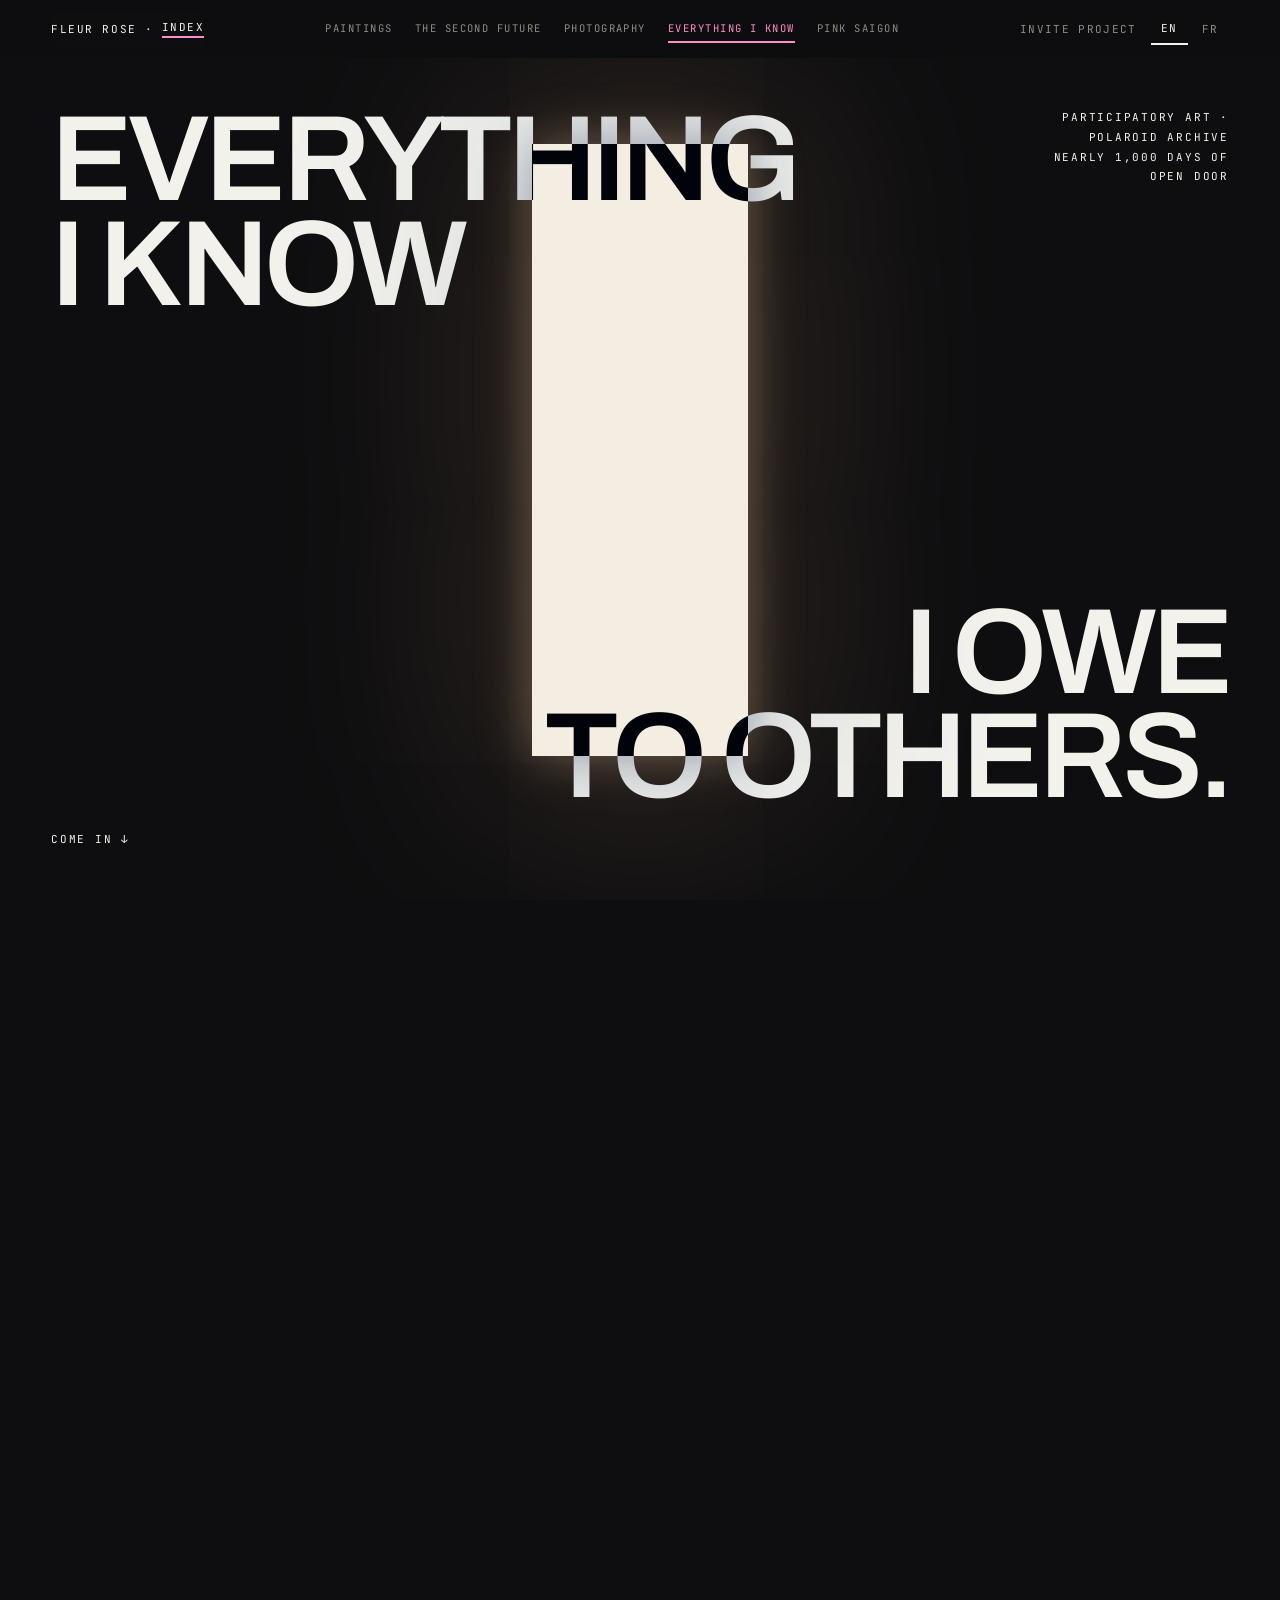
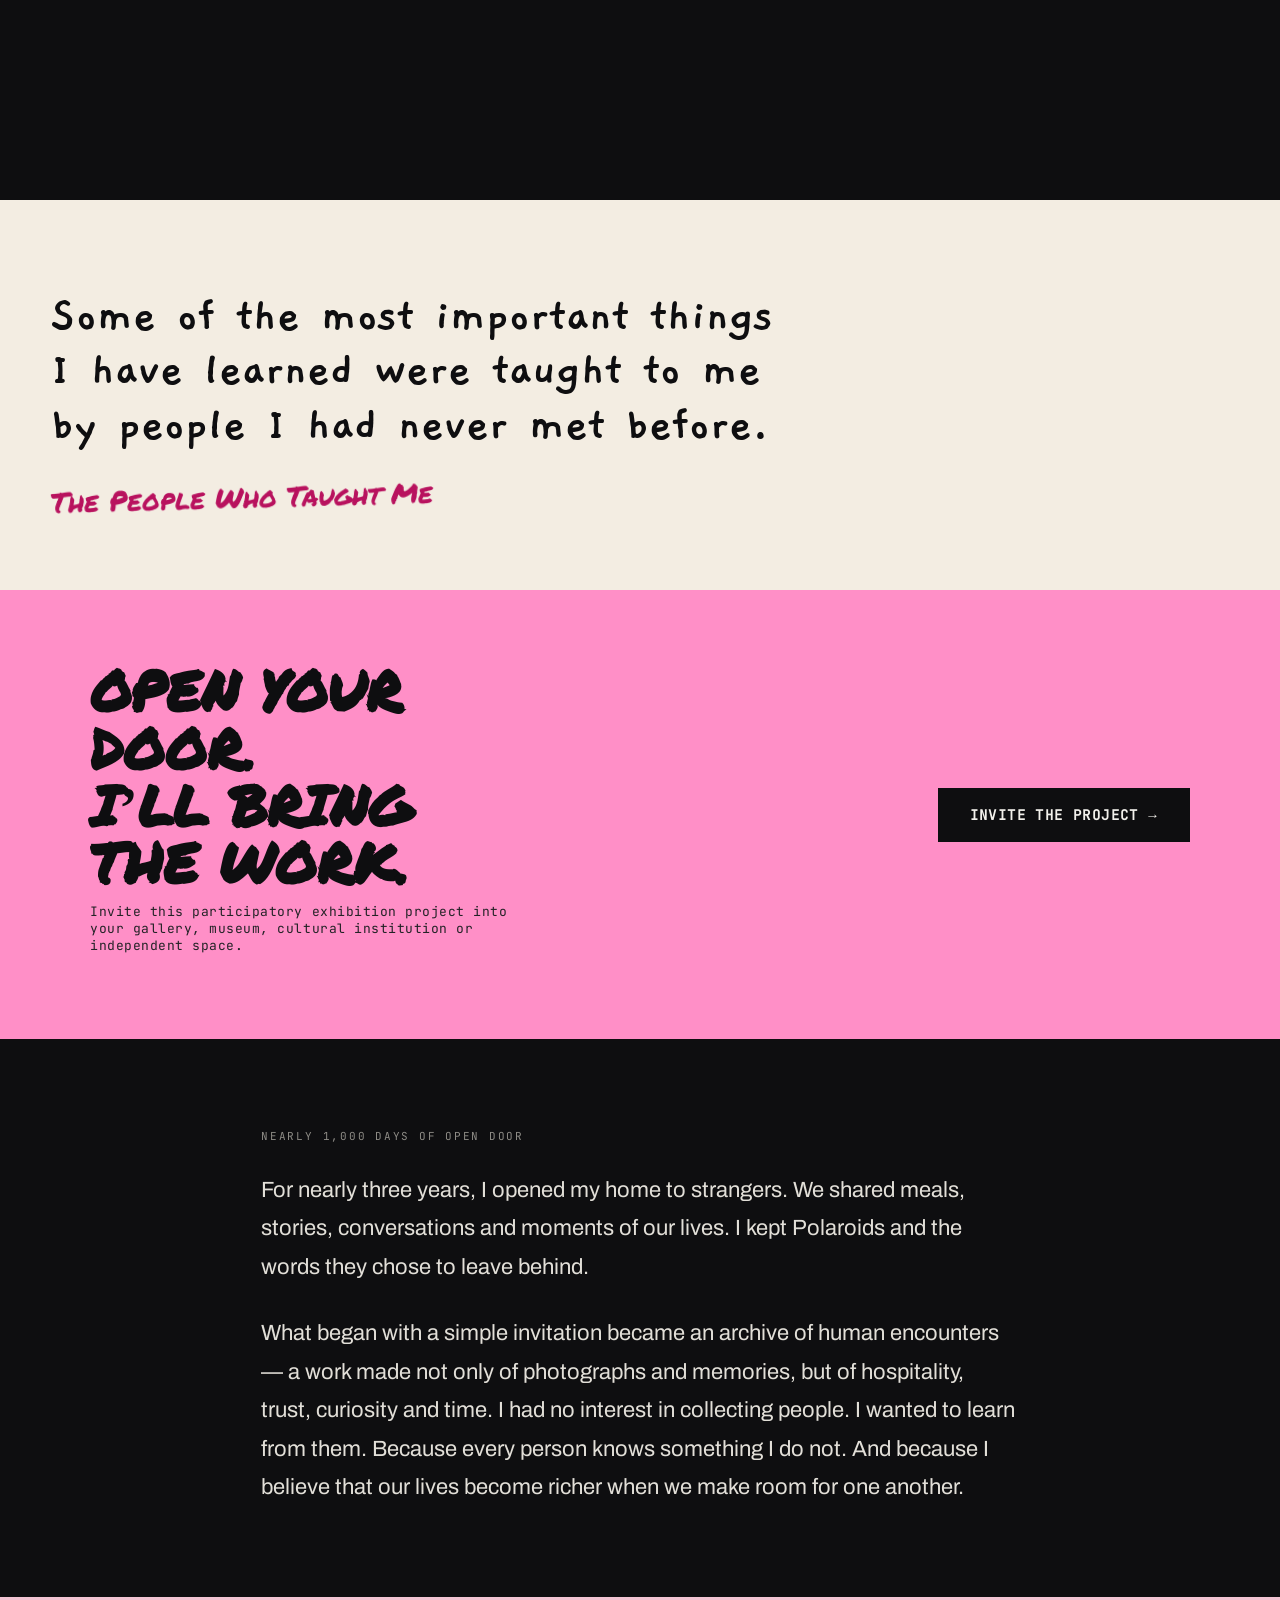
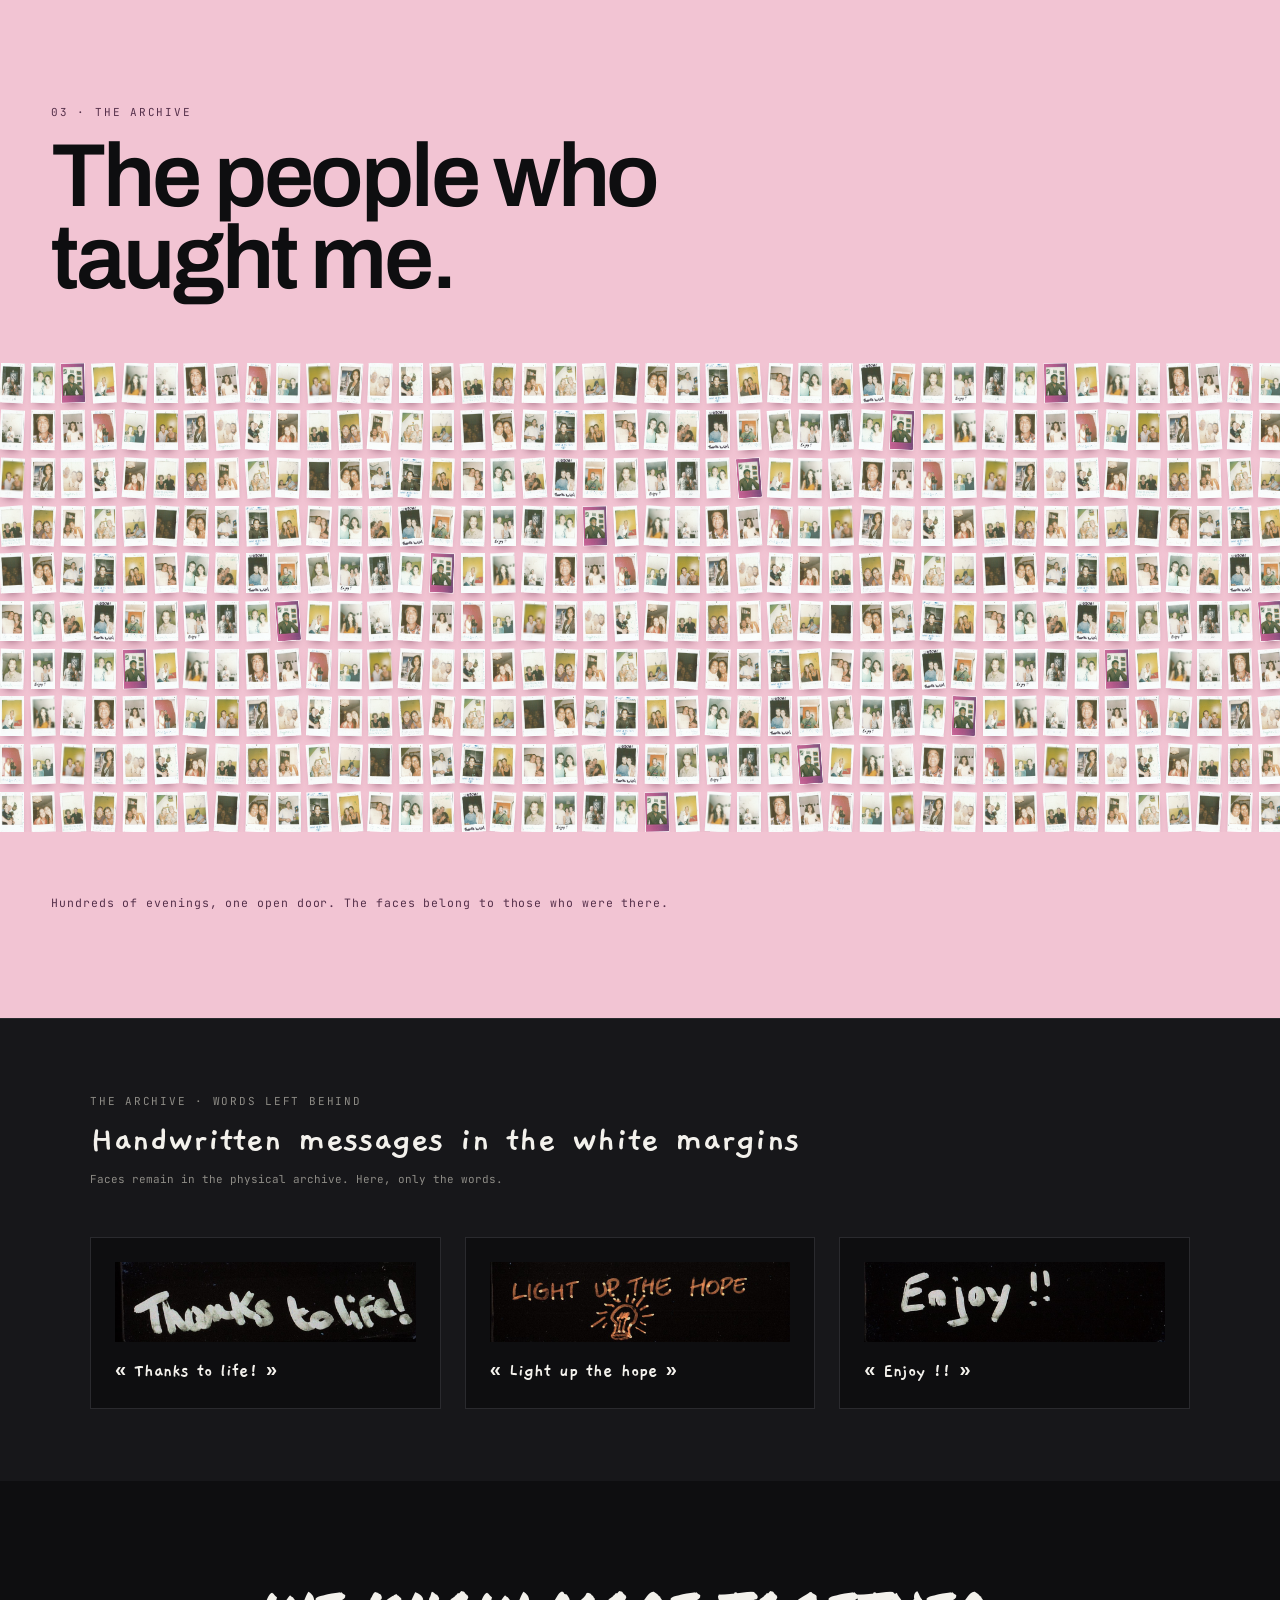
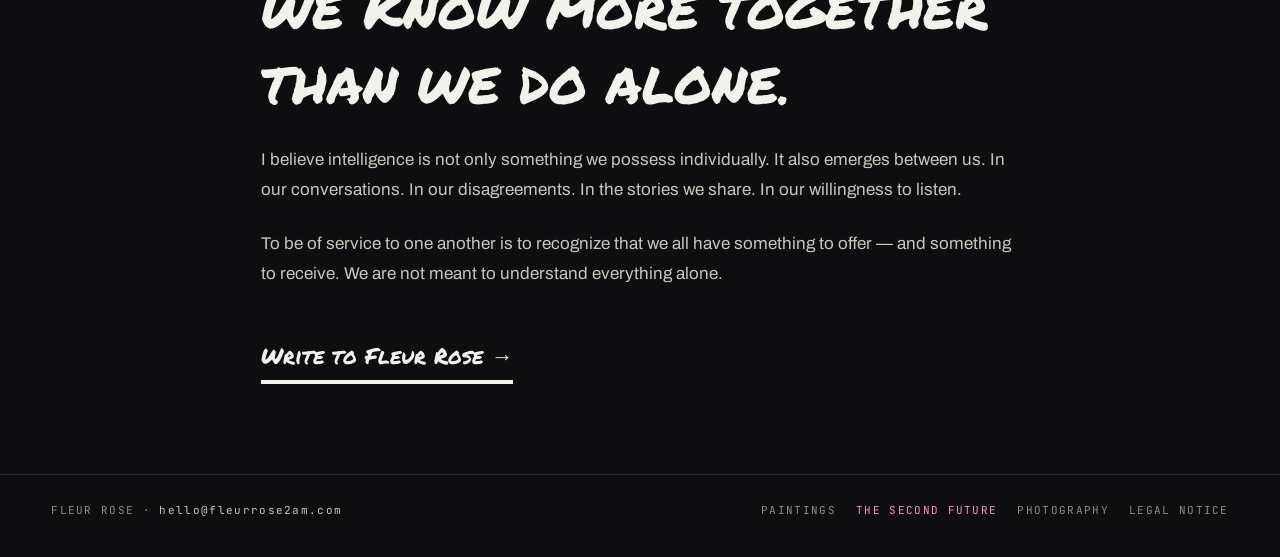
==== everything-i-know-i-owe-to-others.html @ d5c7c763 "feat: add website styles, data, scripts, and layout pages" ====
﻿<!DOCTYPE html>
<html lang="en">
<head>
  <meta charset="utf-8">
  <meta name="viewport" content="width=device-width, initial-scale=1">
  <title>Everything I Know I Owe to Others · Fleur Rose</title>
  <meta name="description" content="Participatory art &amp; social practice archive by FLEUR ROSE. Hospitality as an artistic gesture. Nearly 1,000 days of open doors.">
  <link rel="canonical" href="https://www.fleurrose2am.com/everything-i-know-i-owe-to-others.html">
  
  <meta property="og:site_name" content="FLEUR ROSE — Everything I Know I Owe to Others">
  <meta property="og:title" content="Everything I Know I Owe to Others · Fleur Rose">
  <meta property="og:description" content="Open your door. I'll bring the work. Invitation to galleries, museums and independent art spaces.">
  <meta property="og:url" content="https://www.fleurrose2am.com/everything-i-know-i-owe-to-others.html">
  <meta property="og:type" content="article">
  <meta property="og:image" content="https://www.fleurrose2am.com/img/photographs/edited/paintings/ascension-in-situ.jpg">
  
  <meta name="theme-color" content="#0E0E10">
    <link rel="preload" href="fonts/PermanentMarker-400-latin.woff2" as="font" type="font/woff2" crossorigin>
  <link rel="preload" href="fonts/Archivo-400-latin.woff2" as="font" type="font/woff2" crossorigin>
  <link rel="preload" href="fonts/Gaegu-700-latin.woff2" as="font" type="font/woff2" crossorigin>
  <link rel="preload" href="fonts/JetBrainsMono-400-latin.woff2" as="font" type="font/woff2" crossorigin>
  <link rel="stylesheet" href="css/main.css?v=11">
</head>
<body style="background:#0E0E10; color:#F3F1EC;">

  
  <header class="fixed-nav">
    <button type="button" id="menu-toggle" aria-haspopup="dialog" style="background:#0E0E10; border:0; cursor:pointer; font-family:'JetBrains Mono',monospace; font-size:11px; letter-spacing:0.14em; color:#F3F1EC; padding:8px 0;">
      <span class="menu-bars-icon" aria-hidden="true"><svg width="16" height="16" viewBox="0 0 24 24" fill="none" stroke="currentColor" stroke-width="2" stroke-linecap="round"><line x1="3" y1="6" x2="21" y2="6"></line><line x1="3" y1="12" x2="21" y2="12"></line><line x1="3" y1="18" x2="21" y2="18"></line></svg></span>FLEUR ROSE · <span style="border-bottom:2px solid #FF8FC7; padding-bottom:2px">INDEX</span>
    </button>
    <nav class="nav-desktop-links" aria-label="Primary navigation">
      <a href="index.html#paintings">PAINTINGS</a>
      <a href="the-second-future.html">THE SECOND FUTURE</a>
      <a href="photography.html">PHOTOGRAPHY</a>
      <a href="everything-i-know-i-owe-to-others.html" class="active-page-link" style="color:#FF8FC7; border-color:#FF8FC7;">EVERYTHING I KNOW</a>
      <a href="pink-saigon.html">PINK SAIGON</a>
    </nav>
    <div class="nav-right">
      <a href="#invite" class="font-mono nav-secondary" style="font-size:11px; letter-spacing:0.12em; color:#8E8C86;">INVITE PROJECT</a>
      <nav aria-label="Language selection" style="display:flex; gap:4px;">
        <button type="button" class="lang-btn active" data-lang="en">EN</button>
        <button type="button" class="lang-btn" data-lang="fr">FR</button>
      </nav>
    </div>
  </header>

  
  <div id="menu-overlay" class="menu-overlay" role="dialog" aria-modal="true" aria-label="Index">
    <div style="display:flex; justify-content:space-between; align-items:center; font-family:'JetBrains Mono',monospace; font-size:11px; letter-spacing:0.14em; color:#8E8C86;">
      <span>FLEUR ROSE · ART TO STAY ALIVE</span>
      <button type="button" id="menu-close" style="background:none; border:0; cursor:pointer; font-family:'JetBrains Mono',monospace; font-size:11px; letter-spacing:0.14em; color:#F3F1EC; padding:12px 4px;">CLOSE ✕</button>
    </div>
    <ol style="list-style:none; margin:0; padding:0; display:flex; flex-direction:column; gap:clamp(14px, 2.5vh, 26px);">
      <li class="menu-item">
        <a href="index.html" class="font-marker menu-link-main">PAINTINGS</a>
        <span class="font-mono menu-link-sub">Selected works 2026</span>
      </li>
      <li class="menu-item">
        <a href="the-second-future.html" class="font-marker menu-link-main">THE SECOND FUTURE</a>
        <span class="font-mono menu-link-sub">Christmas Edition · Saigon</span>
      </li>
      <li class="menu-item">
        <a href="photography.html" class="font-marker menu-link-main">PHOTOGRAPHY</a>
        <span class="font-mono menu-link-sub">29 numbered works · 2008–2010</span>
      </li>
      <li class="menu-item">
        <a href="everything-i-know-i-owe-to-others.html" class="font-marker menu-link-main active-page-link" style="color:#FF8FC7; border-color:#FF8FC7;">EVERYTHING I KNOW</a>
        <span class="font-mono menu-link-sub">Open door archive · For curators</span>
      </li>
      <li class="menu-item">
        <a href="pink-saigon.html" class="font-marker menu-link-main">PINK SAIGON</a>
        <span class="font-mono menu-link-sub">The creative practice</span>
      </li>
      <li class="menu-item">
        <a href="legal.html" class="font-mono" style="font-size:13px; letter-spacing:0.14em; color:#8E8C86; padding-top:16px;">LEGAL NOTICE &amp; TERMS</a>
      </li>
    </ol>
  </div>

  
  <section id="eik-threshold" style="height:200vh; position:relative; background:#0E0E10;">
    <div style="position:sticky; top:0; height:100vh; overflow:hidden; display:flex; align-items:center; justify-content:center;">
      <div id="eik-door" aria-hidden="true" style="width:24vh; height:68vh; background:#F3EDE2; box-shadow:0 0 50px rgba(255,214,170,0.35), 0 0 220px 60px rgba(255,190,140,0.14); will-change:width,height;"></div>
      <h1 style="position:absolute; inset:0; margin:0; box-sizing:border-box; padding:clamp(76px,12vh,120px) clamp(20px,4vw,64px) clamp(70px,10vh,96px); display:flex; flex-direction:column; justify-content:space-between; mix-blend-mode:difference; color:#F3F1EC; font-family:'Archivo',sans-serif; font-weight:600; font-size:clamp(38px,9.5vw,168px); line-height:0.86; letter-spacing:-0.04em; pointer-events:none;">
        <span>EVERYTHING<br>I KNOW</span>
        <span style="align-self:flex-end; text-align:right;">I OWE<br>TO OTHERS.</span>
      </h1>
      <div id="eik-veil" style="position:absolute; inset:0; pointer-events:none; mix-blend-mode:difference; color:#F3F1EC; font-family:'JetBrains Mono',monospace; font-size:11px; letter-spacing:0.16em;">
        <span class="eik-kicker" style="position:absolute; top:clamp(76px,12vh,120px); right:clamp(22px,4vw,64px); text-align:right; max-width:30ch; line-height:1.8;">PARTICIPATORY ART · POLAROID ARCHIVE<br>NEARLY 1,000 DAYS OF OPEN DOOR</span>
        <span style="position:absolute; bottom:clamp(28px,6vh,64px); left:clamp(20px,4vw,64px);">COME IN &darr;</span>
      </div>
    </div>
  </section>

  <section style="background:#F3EDE2; color:#0E0E10; box-sizing:border-box; padding:clamp(70px, 10vh, 120px) clamp(22px, 4vw, 64px) clamp(60px, 8vh, 100px); display:flex; flex-direction:column; justify-content:center; gap:24px;">
    <div style="max-width:1180px; width:100%; margin:0 auto;">
      <p class="font-hand" style="margin:0; font-size:clamp(26px, 3.8vw, 52px); font-weight:700; color:#0E0E10; max-width:26ch; line-height:1.12;">
        Some of the most important things I have learned were taught to me by people I had never met before.
      </p>
      <span class="font-marker" style="display:inline-block; margin-top:24px; font-size:clamp(20px, 2.2vw, 30px); color:#B8125E; transform:rotate(-1.5deg);">The People Who Taught Me</span>
    </div>
  </section>

  
  <section id="invite" style="padding:clamp(60px, 8vh, 100px) clamp(22px, 4vw, 64px); background:#FF8FC7; color:#0E0E10;">
    <div style="max-width:1100px; margin:0 auto; display:flex; flex-wrap:wrap; justify-content:space-between; align-items:center; gap:32px;">
      <div style="max-width:48ch;">
        <h2 class="font-marker" style="margin:0; font-size:clamp(28px, 4.5vw, 56px); line-height:1.02;">OPEN YOUR DOOR.<br>I’LL BRING THE WORK.</h2>
        <p class="font-mono" style="margin-top:12px; font-size:13px; letter-spacing:0.04em; color:#232226;">
          Invite this participatory exhibition project into your gallery, museum, cultural institution or independent space.
        </p>
      </div>
      <div>
        <a href="mailto:hello@fleurrose2am.com?subject=Invite%20the%20project%20—%20Everything%20I%20Know%20I%20Owe%20to%20Others" style="background:#0E0E10; color:#F3F1EC; padding:18px 32px; font-weight:700; font-size:14px; text-decoration:none; display:inline-block; letter-spacing:0.1em; font-family:'JetBrains Mono',monospace;">INVITE THE PROJECT &rarr;</a>
      </div>
    </div>
  </section>

  
  <section style="padding:clamp(60px, 10vh, 120px) clamp(22px, 4vw, 64px); max-width:860px; margin:0 auto; display:flex; flex-direction:column; gap:28px;">
    <span class="font-mono" style="font-size:11px; letter-spacing:0.16em; color:#8E8C86;">NEARLY 1,000 DAYS OF OPEN DOOR</span>
    <p style="margin:0; font-size:clamp(18px, 1.8vw, 22px); line-height:1.75; color:#E2DFD8;">
      For nearly three years, I opened my home to strangers. We shared meals, stories, conversations and moments of our lives. I kept Polaroids and the words they chose to leave behind.
    </p>
    <p style="margin:0; font-size:clamp(18px, 1.8vw, 22px); line-height:1.75; color:#E2DFD8;">
      What began with a simple invitation became an archive of human encounters — a work made not only of photographs and memories, but of hospitality, trust, curiosity and time. I had no interest in collecting people. I wanted to learn from them. Because every person knows something I do not. And because I believe that our lives become richer when we make room for one another.
    </p>
  </section>

  
  <section id="archive" style="background:#F2C4D3; color:#0E0E10; padding:clamp(70px, 12vh, 140px) clamp(16px, 4vw, 64px); display:flex; flex-direction:column; gap:clamp(40px, 7vh, 80px); overflow:hidden;">
    <div style="display:flex; flex-direction:column; gap:16px; max-width:1240px; margin:0 auto; width:100%;">
      <span class="font-mono" style="font-size:11px; letter-spacing:0.16em; color:#55304A;">03 · THE ARCHIVE</span>
      <h2 style="margin:0; font-weight:600; font-size:clamp(38px, 7vw, 120px); line-height:0.92; letter-spacing:-0.035em; max-width:12ch;">The people who taught me.</h2>
    </div>
    <div id="eik-polaroid-wall" aria-label="A wall of small Polaroids pinned on pink, seen from a distance." role="img" style="display:flex; flex-direction:column; gap:clamp(5px, 0.6vw, 9px); margin:0 calc(-1 * clamp(16px, 4vw, 64px)); overflow:hidden; user-select:none;"></div>
    <p class="font-mono" style="margin:0 auto; width:100%; max-width:1240px; font-size:11.5px; letter-spacing:0.08em; color:#55304A;">Hundreds of evenings, one open door. The faces belong to those who were there.</p>
  </section>

  <section style="padding:clamp(60px, 8vh, 100px) clamp(22px, 4vw, 64px); background:#17171A; border-top:1px solid #2A2A2E;">
    <div style="max-width:1100px; margin:0 auto; display:flex; flex-direction:column; gap:40px;">
      <div>
        <span class="font-mono" style="font-size:11px; letter-spacing:0.16em; color:#8E8C86;">THE ARCHIVE · WORDS LEFT BEHIND</span>
        <h2 class="font-hand" style="margin:8px 0 0; font-size:clamp(24px, 3.2vw, 38px); font-weight:700;">Handwritten messages in the white margins</h2>
        <p class="font-mono" style="margin-top:8px; font-size:11px; color:#8E8C86;">Faces remain in the physical archive. Here, only the words.</p>
      </div>

      <div style="display:grid; grid-template-columns:repeat(auto-fit, minmax(min(100%, 280px), 1fr)); gap:24px;">
        <div style="background:#0E0E10; border:1px solid #2A2A2E; padding:24px; display:flex; flex-direction:column; gap:16px;">
          <img src="img/photographs/eikioto/mots/EIK-31-mot.png" alt="Thanks to life!" style="max-width:100%; height:auto; display:block; filter:invert(1);">
          <span class="font-hand" style="font-size:20px; font-weight:700; color:#F3F1EC;">« Thanks to life! »</span>
        </div>
        <div style="background:#0E0E10; border:1px solid #2A2A2E; padding:24px; display:flex; flex-direction:column; gap:16px;">
          <img src="img/photographs/eikioto/mots/EIK-26-mot.png" alt="Light up the hope" style="max-width:100%; height:auto; display:block; filter:invert(1);">
          <span class="font-hand" style="font-size:20px; font-weight:700; color:#F3F1EC;">« Light up the hope »</span>
        </div>
        <div style="background:#0E0E10; border:1px solid #2A2A2E; padding:24px; display:flex; flex-direction:column; gap:16px;">
          <img src="img/photographs/eikioto/mots/EIK-34-mot.png" alt="Enjoy !!" style="max-width:100%; height:auto; display:block; filter:invert(1);">
          <span class="font-hand" style="font-size:20px; font-weight:700; color:#F3F1EC;">« Enjoy !! »</span>
        </div>
      </div>
    </div>
  </section>

  
  <section style="padding:clamp(60px, 10vh, 120px) clamp(22px, 4vw, 64px); max-width:860px; margin:0 auto; display:flex; flex-direction:column; gap:24px;">
    <h2 class="font-marker" style="margin:0; font-size:clamp(28px, 4vw, 52px); font-weight:normal;">WE KNOW MORE TOGETHER THAN WE DO ALONE.</h2>
    <p style="margin:0; font-size:17px; line-height:1.75; color:#C9C6BE;">
      I believe intelligence is not only something we possess individually. It also emerges between us. In our conversations. In our disagreements. In the stories we share. In our willingness to listen.
    </p>
    <p style="margin:0; font-size:17px; line-height:1.75; color:#C9C6BE;">
      To be of service to one another is to recognize that we all have something to offer — and something to receive. We are not meant to understand everything alone.
    </p>
    <div style="margin-top:20px;">
      <a href="mailto:hello@fleurrose2am.com" class="font-marker" style="font-size:22px; border-bottom:4px solid #F3F1EC; color:#F3F1EC; text-decoration:none; padding:8px 0; display:inline-block;">Write to Fleur Rose &rarr;</a>
    </div>
  </section>

  
  <footer style="border-top:1px solid #2A2A2E; padding:28px clamp(22px, 4vw, 64px) 40px; display:flex; flex-wrap:wrap; justify-content:space-between; gap:12px 32px; font-family:'JetBrains Mono',monospace; font-size:11px; letter-spacing:0.12em; color:#8E8C86;">
    <span>FLEUR ROSE · <a href="mailto:hello@fleurrose2am.com" style="color:#C9C6BE;">hello@fleurrose2am.com</a></span>
    <div style="display:flex; flex-wrap:wrap; gap:8px 20px;">
      <a href="index.html" style="color:#8E8C86;">PAINTINGS</a>
      <a href="the-second-future.html" style="color:#FF8FC7;">THE SECOND FUTURE</a>
      <a href="photography.html" style="color:#8E8C86;">PHOTOGRAPHY</a>
      <a href="legal.html" style="color:#8E8C86;">LEGAL NOTICE</a>
    </div>
  </footer>

  <script src="js/i18n.js?v=8"></script>
  <script src="js/inquiry.js?v=11"></script>
  <script src="js/main.js?v=11"></script>
  <script>
    document.addEventListener('DOMContentLoaded', () => {
      const thr = document.getElementById('eik-threshold');
      const door = document.getElementById('eik-door');
      const veil = document.getElementById('eik-veil');
      if (!thr || !door) return;
      const reduce = window.matchMedia('(prefers-reduced-motion: reduce)').matches;
      if (reduce) {
        thr.style.height = '100vh';
        door.style.width = '38vh';
        door.style.height = '70vh';
        return;
      }
      function onScroll() {
        const vh = window.innerHeight;
        const vw = window.innerWidth;
        const r = thr.getBoundingClientRect();
        const p = Math.min(1, Math.max(0, -r.top / Math.max(1, r.height - vh)));
        const x = Math.min(1, Math.max(0, (p - 0.08) / 0.8));
        const e = x * x * (3 - 2 * x);
        door.style.width = (0.24 * vh + (vw - 0.24 * vh) * e) + 'px';
        door.style.height = (0.68 * vh + 0.32 * vh * e) + 'px';
        if (veil) veil.style.opacity = String(Math.max(0, 1 - p * 4));
      }
      window.addEventListener('scroll', onScroll, { passive: true });
      window.addEventListener('resize', onScroll);
      onScroll();

      const wall = document.getElementById('eik-polaroid-wall');
      if (wall) {
        const ids = ['01','02','03','04','05','07','08','09','10','11','13','14','15','16','17','18','19','20','21','22','23','24','25','26','27','28','29','30','31','32','33','34'];
        const rowCount = 10;
        let html = '';
        for (let r = 0; r < rowCount; r++) {
          const dir = r % 2 === 0 ? 'normal' : 'reverse';
          const dur = 52 + (r * 7) % 34;
          const shifted = ids.slice((r * 5) % ids.length).concat(ids.slice(0, (r * 5) % ids.length));
          const doubled = shifted.concat(shifted);
          const imgs = doubled.map(id => {
            const rot = ((parseInt(id, 10) * 7 + r * 3) % 9 - 4).toFixed(1);
            return `<img src="img/photographs/eikioto/mini/EIK-${id}.png" alt="" loading="lazy" draggable="false" style="display:block; width:clamp(18px, 1.9vw, 26px); height:auto; margin-right:clamp(5px, 0.5vw, 8px); transform:rotate(${rot}deg); pointer-events:none; box-shadow:0 6px 8px -5px rgba(80,20,45,0.5);">`;
          }).join('');
          html += `<div style="display:flex; width:max-content; animation:eikDrift ${dur}s linear infinite ${dir}; will-change:transform;">${imgs}</div>`;
        }
        wall.innerHTML = html;
      }
    });
  </script>
</body>
</html>
---- css/main.css ----
@import url('fonts.css');

:root {
  --bg-color: #0E0E10;
  --text-main: #F3F1EC;
  --text-muted: #8E8C86;
  --text-subtle: #C9C6BE;
  --accent-pink: #FF8FC7;
  --border-dark: #2A2A2E;
  --surface-dark: #17171A;
}

* {
  box-sizing: border-box;
}

html, body {
  margin: 0;
  padding: 0;
  background-color: var(--bg-color);
  color: var(--text-main);
  font-family: 'Archivo', -apple-system, BlinkMacSystemFont, "Segoe UI", Roboto, sans-serif;
  overflow-x: clip;
  -webkit-font-smoothing: antialiased;
  -moz-osx-font-smoothing: grayscale;
}

body {
  opacity: 0;
  transition: opacity 0.18s ease-in;
}

body.fonts-loaded {
  opacity: 1;
}

html.modal-open,
body.modal-open {
  overflow: hidden !important;
}

a {
  color: inherit;
  text-decoration: none;
  transition: opacity 0.2s ease, color 0.2s ease;
}

a:hover {
  color: var(--text-subtle);
}

::selection {
  background: var(--text-main);
  color: var(--bg-color);
}


.font-marker {
  font-family: 'Permanent Marker', cursive;
}

.font-mono {
  font-family: 'JetBrains Mono', monospace;
}

.font-hand {
  font-family: 'Gaegu', 'Caveat', cursive, sans-serif;
}

.font-pixel {
  font-family: 'VT323', 'Press Start 2P', monospace;
}


.container-custom {
  width: 100%;
  max-width: 1280px;
  margin-left: auto;
  margin-right: auto;
  padding-left: clamp(20px, 4vw, 64px);
  padding-right: clamp(20px, 4vw, 64px);
}


.fixed-nav {
  position: fixed;
  top: 0;
  left: 0;
  right: 0;
  z-index: 50;
  display: flex;
  justify-content: space-between;
  align-items: center;
  gap: 8px;
  padding: 12px clamp(14px, 4vw, 52px);
  background: rgba(14, 14, 16, 0.92);
  backdrop-filter: blur(8px);
  -webkit-backdrop-filter: blur(8px);
}

#menu-toggle {
  white-space: nowrap;
  flex-shrink: 0;
  display: inline-flex;
  align-items: center;
  gap: 8px;
}

.menu-bars-icon {
  display: none;
}

@media (max-width: 960px) {
  .menu-bars-icon {
    display: inline-flex;
  }
}

.nav-right {
  display: flex;
  align-items: center;
  gap: 14px;
  flex-shrink: 0;
}

.nav-desktop-links {
  display: flex;
  align-items: center;
  gap: 22px;
  font-family: 'JetBrains Mono', monospace;
  font-size: 10.5px;
  letter-spacing: 0.14em;
}

.nav-desktop-links a {
  color: #8E8C86;
  white-space: nowrap;
  padding: 6px 0;
  border-bottom: 2px solid transparent;
}

.nav-desktop-links a:hover {
  color: #F3F1EC;
}

@media (max-width: 960px) {
  .nav-desktop-links {
    display: none;
  }
}

.nav-secondary {
  white-space: nowrap;
}

.menu-item {
  display: grid;
  grid-template-columns: minmax(0, auto) minmax(0, 1fr);
  gap: 4px 24px;
  align-items: baseline;
}

.menu-link-main {
  font-size: clamp(24px, 4.4vw, 56px);
  border-bottom: 0.12em solid #F3F1EC;
  justify-self: start;
  line-height: 1.1;
}

.menu-link-sub {
  font-size: 11px;
  letter-spacing: 0.14em;
  color: #8E8C86;
  line-height: 1.5;
}

.active-page-link {
  color: #FF8FC7 !important;
  border-color: #FF8FC7 !important;
}

.inquiry-actions {
  display: flex;
  flex-wrap: wrap;
  justify-content: space-between;
  align-items: center;
  gap: 14px;
  margin-top: 4px;
}

@media (max-width: 640px) {
  .inquiry-actions {
    flex-direction: column;
    align-items: center;
  }
  .inquiry-btn-submit {
    width: 100%;
    text-align: center;
  }
  .eik-kicker {
    display: none !important;
  }
  .fixed-nav {
    padding: 10px 14px;
  }
  #menu-toggle {
    font-size: 10px !important;
    letter-spacing: 0.1em !important;
  }
  .nav-right {
    gap: 8px;
  }
  .nav-desktop-links {
  display: flex;
  align-items: center;
  gap: 22px;
  font-family: 'JetBrains Mono', monospace;
  font-size: 10.5px;
  letter-spacing: 0.14em;
}

.nav-desktop-links a {
  color: #8E8C86;
  white-space: nowrap;
  padding: 6px 0;
  border-bottom: 2px solid transparent;
}

.nav-desktop-links a:hover {
  color: #F3F1EC;
}

@media (max-width: 960px) {
  .nav-desktop-links {
    display: none;
  }
}

.nav-secondary {
    display: none !important;
  }
  .lang-btn {
    font-size: 10px;
    padding: 6px 6px;
  }
  .menu-item {
    display: flex;
    flex-direction: column;
    gap: 4px;
  }
  .menu-link-main {
    font-size: 24px;
  }
  .menu-link-sub {
    font-size: 10.5px;
    letter-spacing: 0.1em;
  }
}

.menu-overlay {
  position: fixed;
  inset: 0;
  z-index: 100;
  background: #0E0E10;
  overflow-y: auto;
  padding: clamp(24px, 4vh, 48px) clamp(22px, 4vw, 64px);
  display: flex;
  flex-direction: column;
  gap: clamp(24px, 4vh, 48px);
  opacity: 0;
  pointer-events: none;
  transition: opacity 0.25s ease-in-out;
}

.menu-overlay.active {
  opacity: 1;
  pointer-events: auto;
}


.lang-btn {
  background: none;
  border: none;
  color: var(--text-muted);
  font-family: 'JetBrains Mono', monospace;
  font-size: 11px;
  letter-spacing: 0.14em;
  padding: 8px 10px;
  cursor: pointer;
  transition: color 0.2s ease, border-bottom 0.2s ease;
}

.lang-btn.active {
  color: var(--text-main);
  border-bottom: 2px solid var(--text-main);
}


.copy-toast {
  position: fixed;
  bottom: 24px;
  right: 24px;
  z-index: 200;
  background: #F3F1EC;
  color: #0E0E10;
  padding: 12px 20px;
  font-family: 'JetBrains Mono', monospace;
  font-size: 11px;
  letter-spacing: 0.1em;
  font-weight: 600;
  border-radius: 2px;
  box-shadow: 0 8px 24px rgba(0, 0, 0, 0.6);
  opacity: 0;
  transform: translateY(10px);
  pointer-events: none;
  transition: opacity 0.25s ease, transform 0.25s ease;
}

.copy-toast.visible {
  opacity: 1;
  transform: translateY(0);
}


.artwork-aspect-box {
  position: relative;
  width: 100%;
  background: var(--surface-dark);
}

.artwork-aspect-box img {
  position: absolute;
  inset: 0;
  width: 100%;
  height: 100%;
  object-fit: contain;
  display: block;
}


.modal-backdrop {
  position: fixed;
  inset: 0;
  z-index: 90;
  background: #0E0E10;
  overflow-y: auto;
  -webkit-overflow-scrolling: touch;
}


.mockup-container {
  position: relative;
  width: 100%;
  max-width: 1100px;
  margin: 0 auto;
  background: #E8E4DC;
  overflow: hidden;
  box-shadow: 0 20px 50px rgba(0, 0, 0, 0.55);
  border-radius: 2px;
  aspect-ratio: 16 / 9;
  display: flex;
  flex-direction: column;
  justify-content: flex-end;
  align-items: center;
  transition: background 0.35s ease;
}

.mockup-wall {
  position: absolute;
  inset: 0 0 11% 0;
  background: radial-gradient(ellipse at 50% 25%, rgba(255, 252, 245, 0.55) 0%, rgba(0, 0, 0, 0.08) 100%);
  display: flex;
  align-items: center;
  justify-content: center;
  padding-bottom: 14%;
}

.mockup-floor {
  position: absolute;
  left: 0;
  right: 0;
  bottom: 0;
  height: 11%;
  background: linear-gradient(to bottom, #9c9284 0%, #7c7265 100%);
  border-top: 4px solid rgba(255, 255, 255, 0.35);
  z-index: 4;
}

.mockup-frame {
  box-shadow: 0 18px 38px rgba(0, 0, 0, 0.38), 0 4px 10px rgba(0, 0, 0, 0.22);
  transition: all 0.3s ease;
  z-index: 6;
}

.mockup-frame.framed {
  border: clamp(5px, 0.8vw, 10px) solid #141416;
  background: #FAF8F4;
  padding: clamp(6px, 1.1vw, 14px);
}

.mockup-sofa-wrap {
  position: relative;
  z-index: 10;
  width: 66%;
  height: 24%;
  margin-bottom: 3%;
  display: flex;
  flex-direction: column;
  align-items: center;
  justify-content: flex-end;
}

.mockup-sofa-back {
  width: 96%;
  height: 48%;
  background: linear-gradient(to bottom, #35343A 0%, #26252A 100%);
  border-radius: 8px 8px 0 0;
  box-shadow: 0 -2px 10px rgba(0, 0, 0, 0.18);
}

.mockup-sofa-seat {
  width: 100%;
  height: 36%;
  background: linear-gradient(to bottom, #2B2A2F 0%, #1D1C20 100%);
  border-radius: 4px 4px 2px 2px;
  box-shadow: 0 8px 18px rgba(0, 0, 0, 0.35);
  display: flex;
  align-items: center;
  justify-content: center;
}

.mockup-sofa-seat::after {
  content: 'SOFA · 200 CM';
  font-family: 'JetBrains Mono', monospace;
  font-size: 9.5px;
  letter-spacing: 0.16em;
  color: #7D7B76;
}

.mockup-sofa-legs {
  width: 92%;
  height: 12%;
  display: flex;
  justify-content: space-between;
}

.mockup-sofa-legs::before,
.mockup-sofa-legs::after {
  content: '';
  width: 3%;
  height: 100%;
  background: #141416;
}

.mockup-watermark {
  position: absolute;
  top: 14px;
  left: 16px;
  z-index: 15;
  font-family: 'JetBrains Mono', monospace;
  font-size: 9.5px;
  letter-spacing: 0.14em;
  color: #4A4944;
  background: rgba(243, 241, 236, 0.85);
  padding: 4px 8px;
  border-radius: 2px;
}

.mockup-thumbs {
  display: flex;
  gap: 8px;
  overflow-x: auto;
  padding-bottom: 6px;
}

.mockup-thumb-btn {
  flex: 0 0 auto;
  width: 72px;
  height: 48px;
  padding: 0;
  border: 2px solid #2A2A2E;
  background: #17171A;
  cursor: pointer;
  overflow: hidden;
  opacity: 0.65;
  transition: border-color 0.2s ease, opacity 0.2s ease;
}

.mockup-thumb-btn.active,
.mockup-thumb-btn:hover {
  border-color: #FF8FC7;
  opacity: 1;
}


@keyframes blink {
  0%, 49% { opacity: 1; }
  50%, 100% { opacity: 0; }
}

@keyframes eikDrift {
  from { transform: translateX(0); }
  to { transform: translateX(-50%); }
}

.terminal-cursor {
  display: inline-block;
  width: 0.6em;
  height: 1em;
  background: #FF8FC7;
  vertical-align: text-bottom;
  margin-left: 4px;
  animation: blink 1s step-end infinite;
}

.word-token {
  display: inline-block;
  transition: opacity 0.24s ease-out, transform 0.28s cubic-bezier(0.22, 1, 0.36, 1);
}

.inquiry-modal-backdrop {
  position: fixed;
  inset: 0;
  z-index: 150;
  background: rgba(14, 14, 16, 0.88);
  backdrop-filter: blur(8px);
  -webkit-backdrop-filter: blur(8px);
  display: flex;
  align-items: center;
  justify-content: center;
  padding: 20px;
  opacity: 0;
  pointer-events: none;
  transition: opacity 0.25s ease;
}

.inquiry-modal-backdrop.open {
  opacity: 1;
  pointer-events: auto;
}

.inquiry-modal-card {
  width: 100%;
  max-width: 540px;
  max-height: 90vh;
  overflow-y: auto;
  background: #0E0E10;
  border: 2px solid #F3F1EC;
  padding: clamp(24px, 4vw, 36px);
  box-shadow: 0 24px 60px rgba(0, 0, 0, 0.75);
  transform: translateY(14px) scale(0.98);
  transition: transform 0.28s cubic-bezier(0.22, 1, 0.36, 1);
  display: flex;
  flex-direction: column;
  gap: 20px;
}

.inquiry-modal-backdrop.open .inquiry-modal-card {
  transform: translateY(0) scale(1);
}

.inquiry-input {
  width: 100%;
  background: #17171A;
  color: #F3F1EC;
  border: 1px solid #3A3A3F;
  padding: 12px 14px;
  font-family: 'Archivo', sans-serif;
  font-size: 15px;
  outline: none;
  transition: border-color 0.2s ease;
}

.inquiry-input:focus {
  border-color: #FF8FC7;
}

.inquiry-btn-submit {
  background: #F3F1EC;
  color: #0E0E10;
  border: 0;
  padding: 15px 24px;
  font-family: 'JetBrains Mono', monospace;
  font-size: 12px;
  font-weight: 600;
  letter-spacing: 0.14em;
  cursor: pointer;
  transition: background 0.2s ease, color 0.2s ease;
}

.inquiry-btn-submit:hover {
  background: #FF8FC7;
  color: #0E0E10;
}

.inquiry-btn-submit:disabled {
  opacity: 0.6;
  cursor: wait;
}

@media (prefers-reduced-motion: reduce) {
  [style*="eikDrift"] {
    animation: none !important;
  }
  * {
    animation-duration: 0.01ms !important;
    animation-iteration-count: 1 !important;
    transition-duration: 0.01ms !important;
    scroll-behavior: auto !important;
  }
}
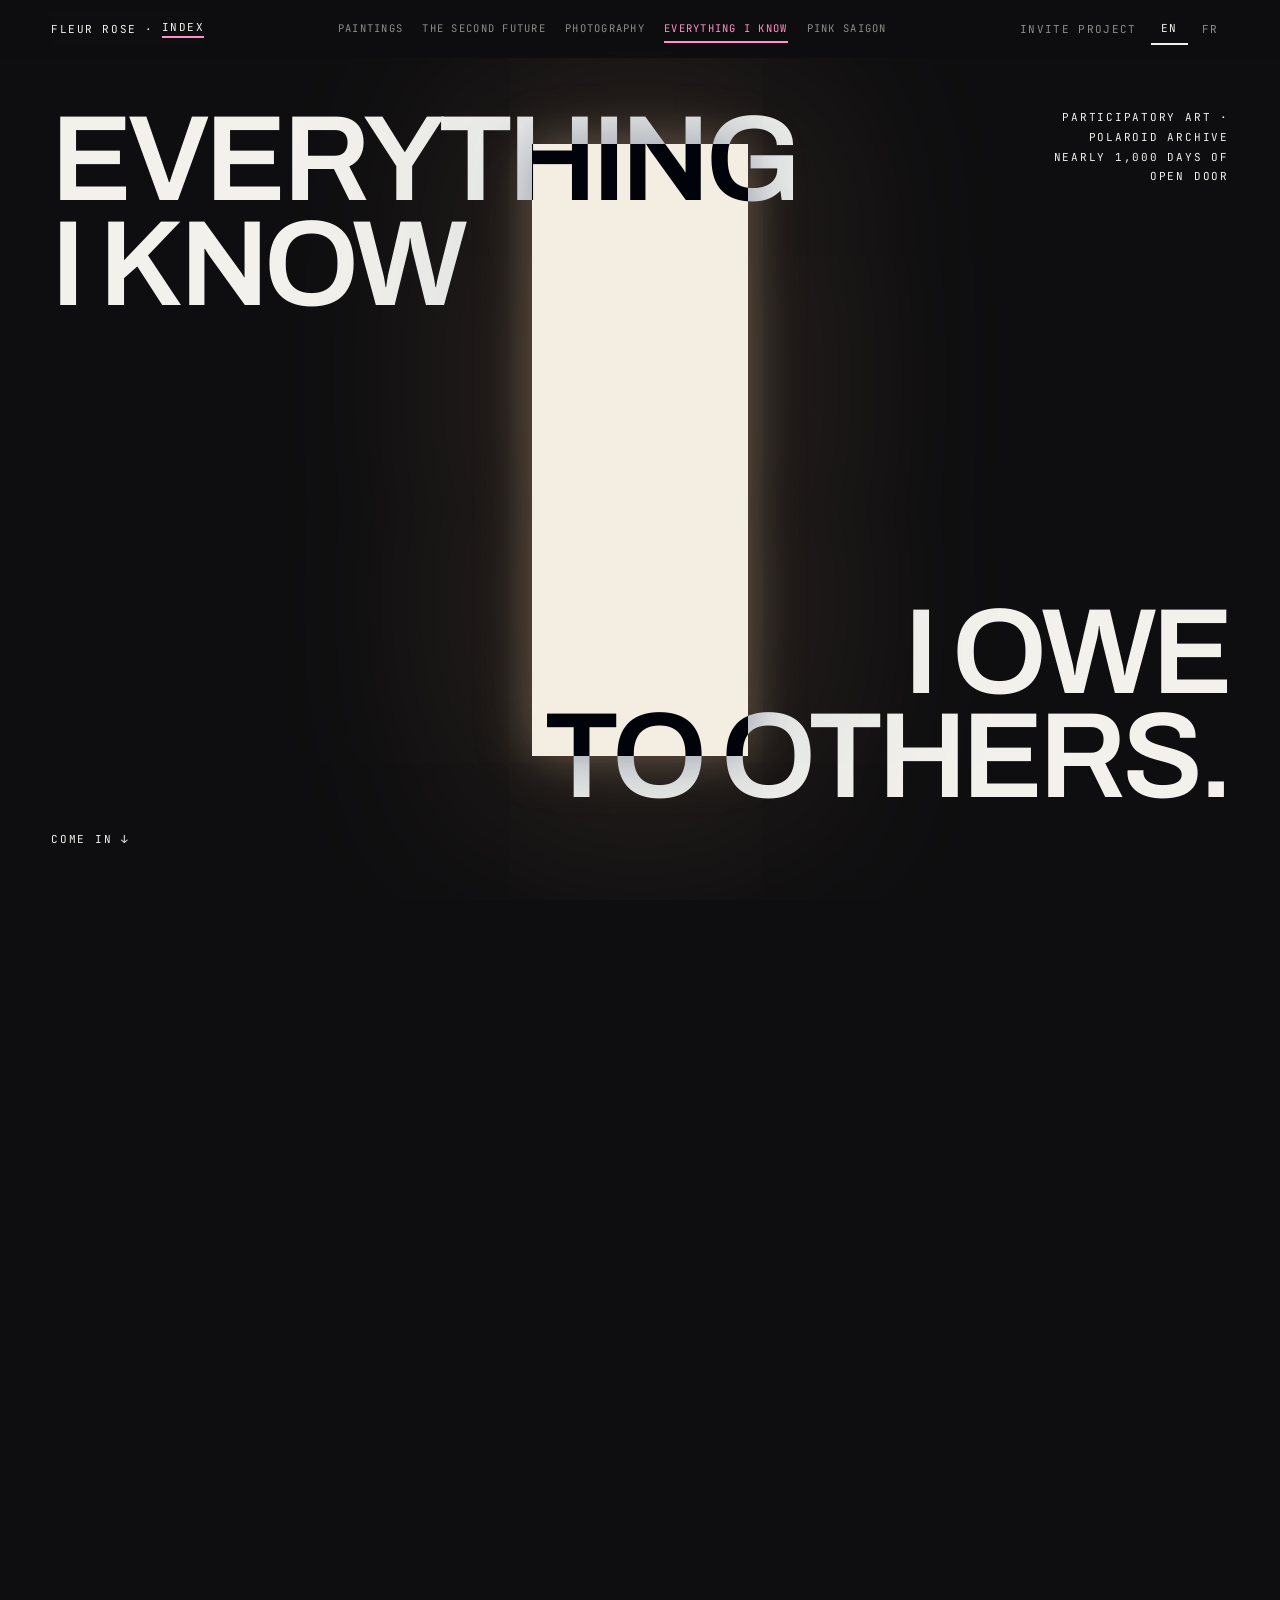
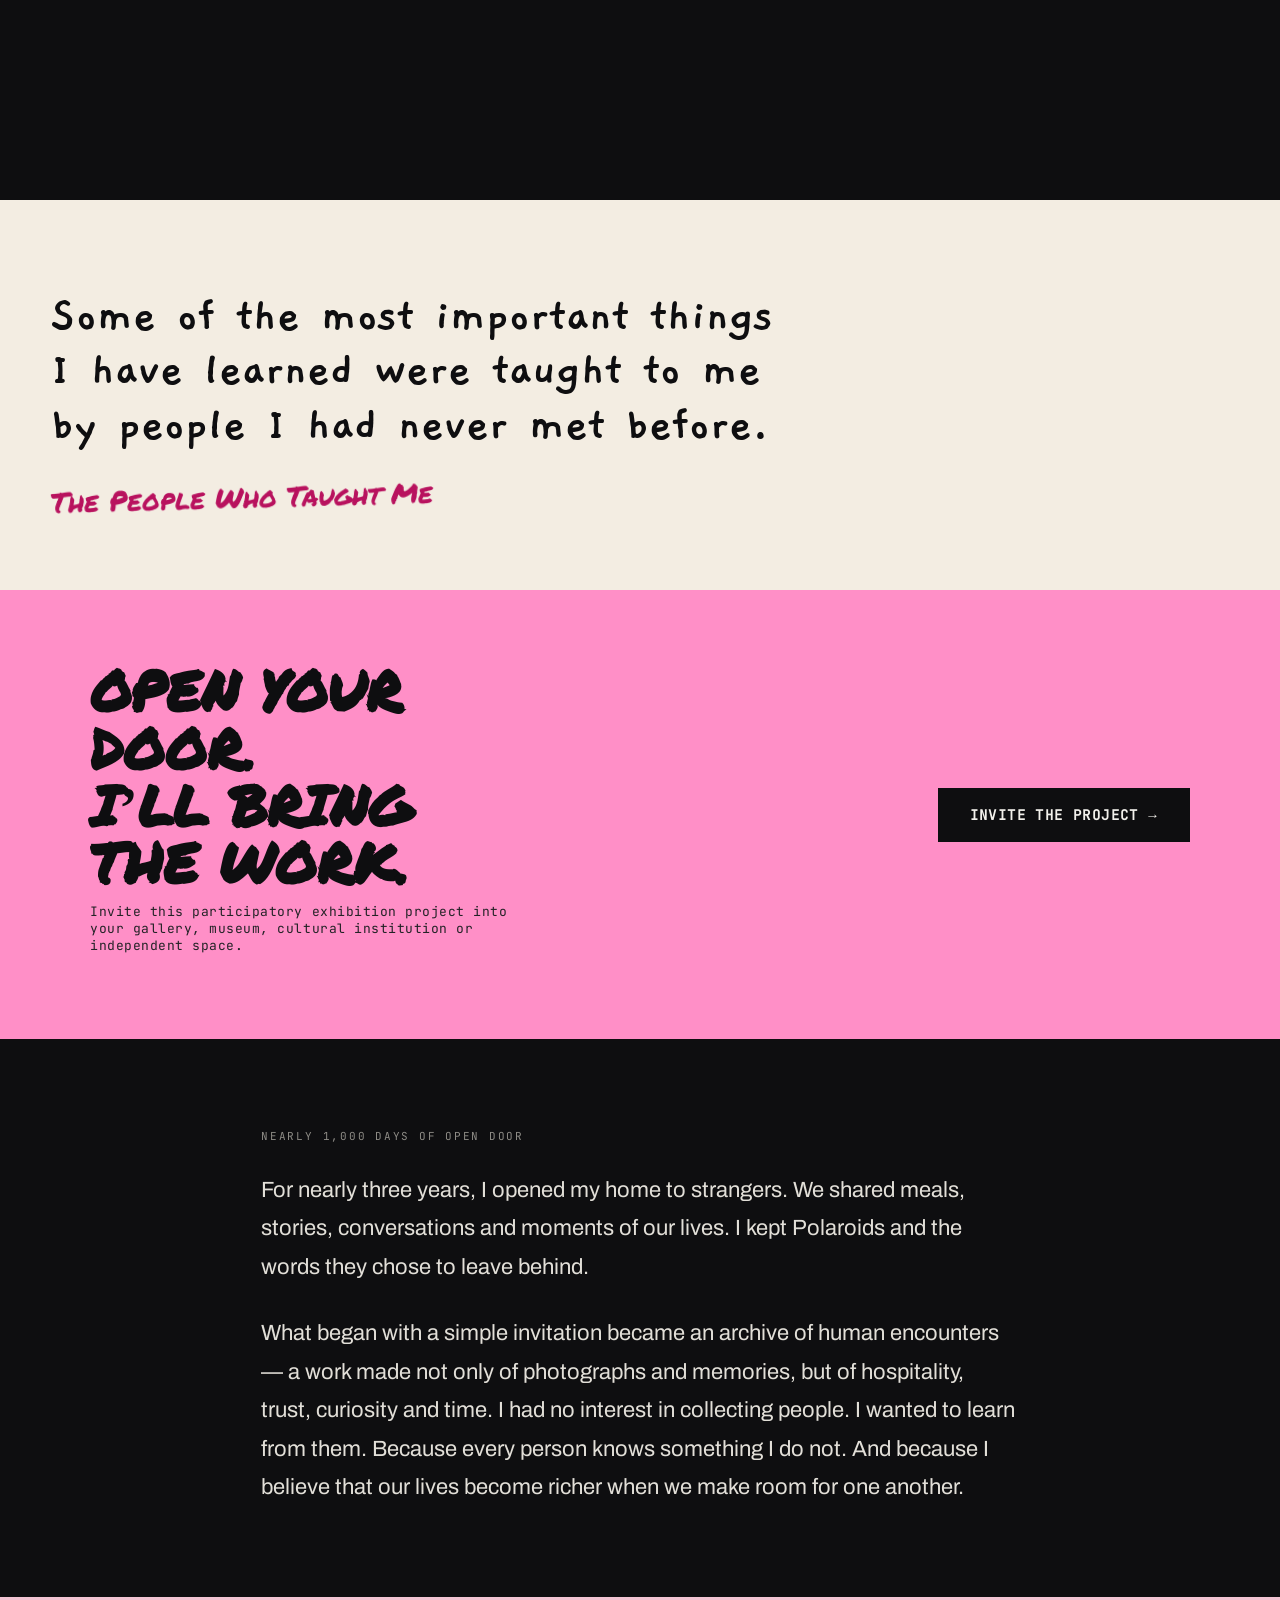
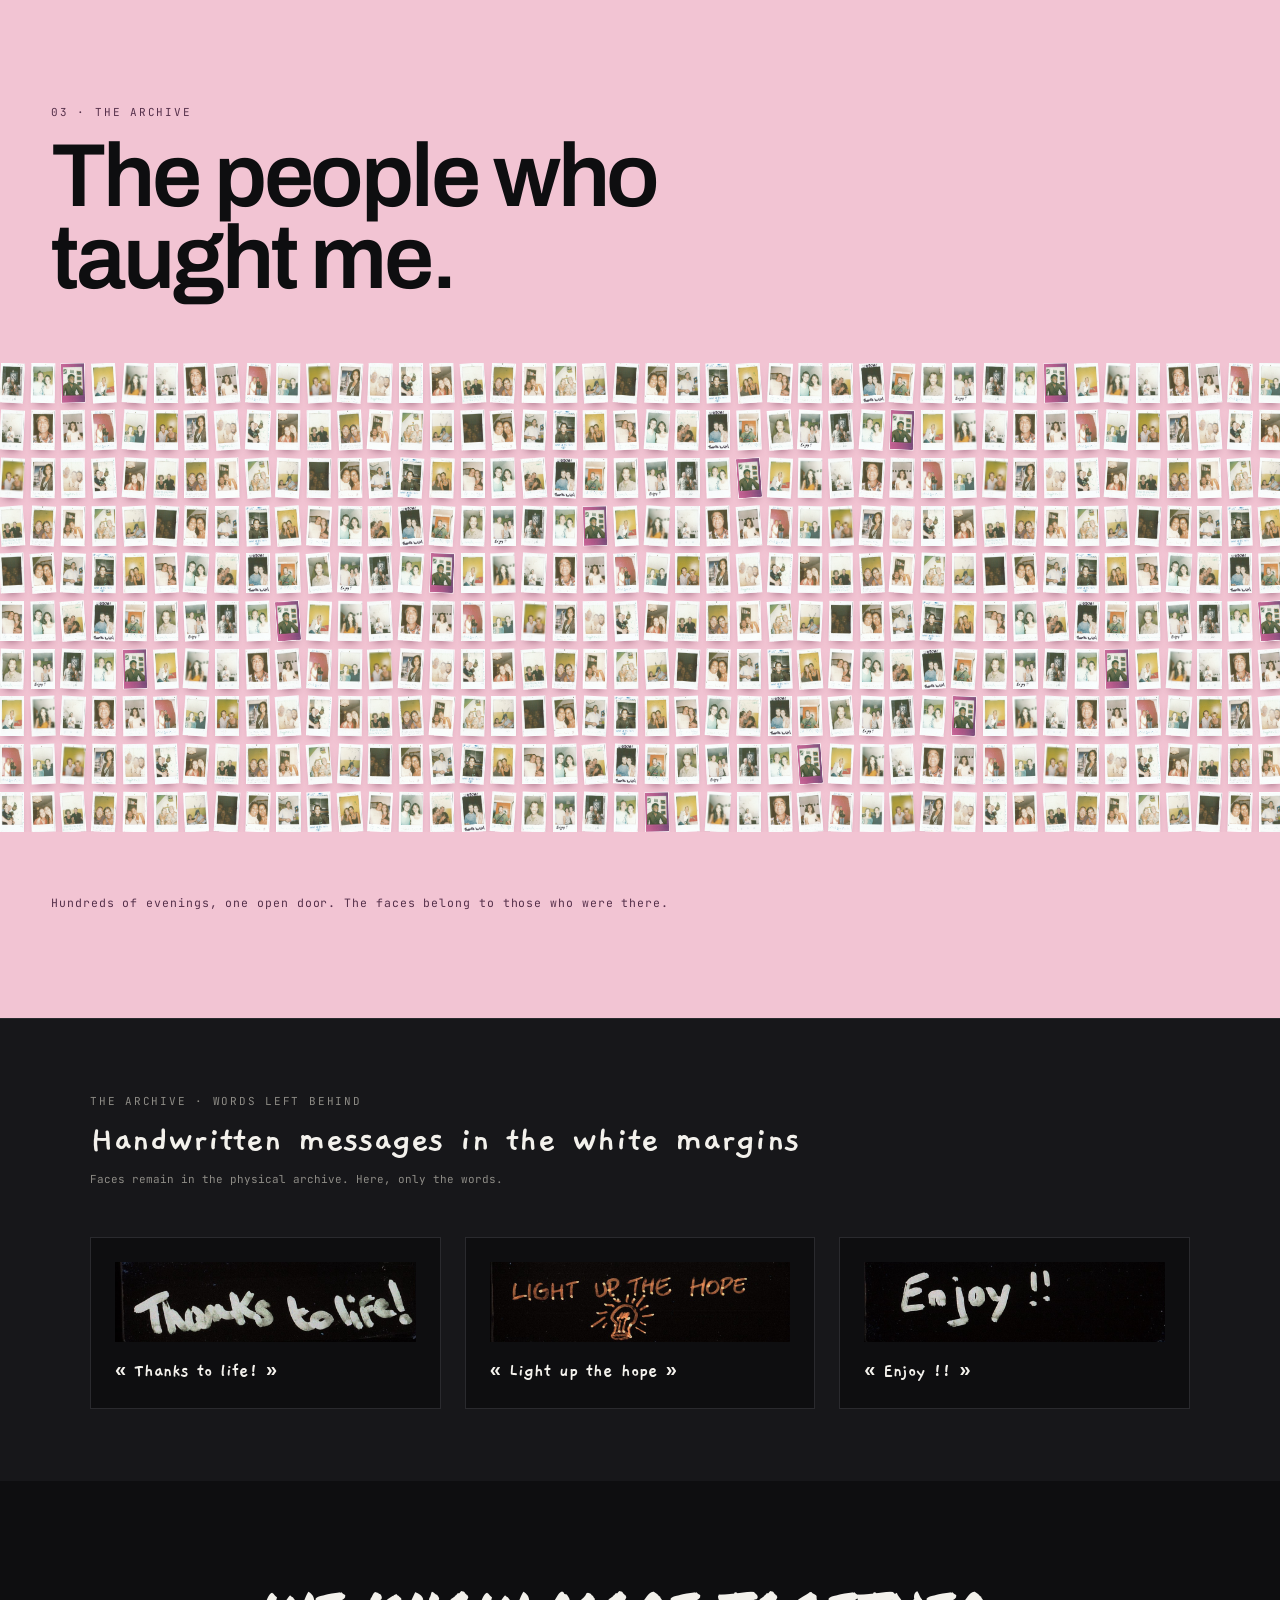
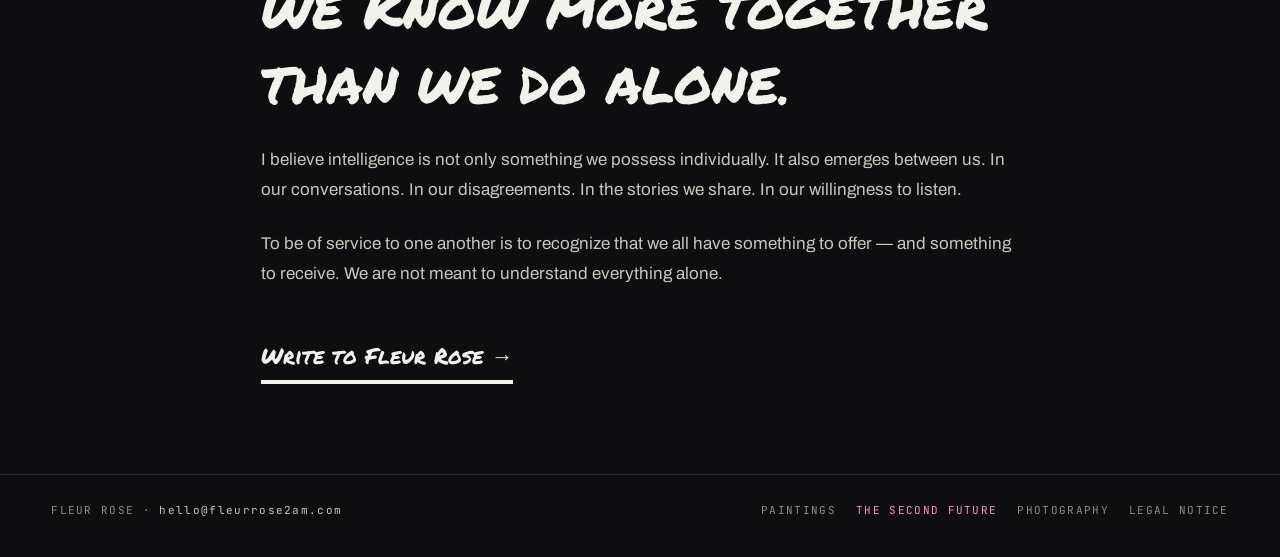
==== commit 6ba5bfaf: "feat: add main stylesheet and update website pages" ====
--- a/everything-i-know-i-owe-to-others.html
+++ b/everything-i-know-i-owe-to-others.html
@@ -19,7 +19,7 @@
   <link rel="preload" href="fonts/Archivo-400-latin.woff2" as="font" type="font/woff2" crossorigin>
   <link rel="preload" href="fonts/Gaegu-700-latin.woff2" as="font" type="font/woff2" crossorigin>
   <link rel="preload" href="fonts/JetBrainsMono-400-latin.woff2" as="font" type="font/woff2" crossorigin>
-  <link rel="stylesheet" href="css/main.css?v=11">
+  <link rel="stylesheet" href="css/main.css?v=12">
 </head>
 <body style="background:#0E0E10; color:#F3F1EC;">
 
--- a/css/main.css
+++ b/css/main.css
@@ -111,7 +111,7 @@
   display: none;
 }
 
-@media (max-width: 960px) {
+@media (max-width: 768px) {
   .menu-bars-icon {
     display: inline-flex;
   }
@@ -127,10 +127,10 @@
 .nav-desktop-links {
   display: flex;
   align-items: center;
-  gap: 22px;
-  font-family: 'JetBrains Mono', monospace;
-  font-size: 10.5px;
-  letter-spacing: 0.14em;
+  gap: clamp(10px, 1.5vw, 22px);
+  font-family: 'JetBrains Mono', monospace;
+  font-size: clamp(9.5px, 0.85vw, 10.5px);
+  letter-spacing: 0.12em;
 }
 
 .nav-desktop-links a {
@@ -144,7 +144,7 @@
   color: #F3F1EC;
 }
 
-@media (max-width: 960px) {
+@media (max-width: 768px) {
   .nav-desktop-links {
     display: none;
   }
@@ -214,10 +214,10 @@
   .nav-desktop-links {
   display: flex;
   align-items: center;
-  gap: 22px;
-  font-family: 'JetBrains Mono', monospace;
-  font-size: 10.5px;
-  letter-spacing: 0.14em;
+  gap: clamp(10px, 1.5vw, 22px);
+  font-family: 'JetBrains Mono', monospace;
+  font-size: clamp(9.5px, 0.85vw, 10.5px);
+  letter-spacing: 0.12em;
 }
 
 .nav-desktop-links a {
@@ -231,7 +231,7 @@
   color: #F3F1EC;
 }
 
-@media (max-width: 960px) {
+@media (max-width: 768px) {
   .nav-desktop-links {
     display: none;
   }
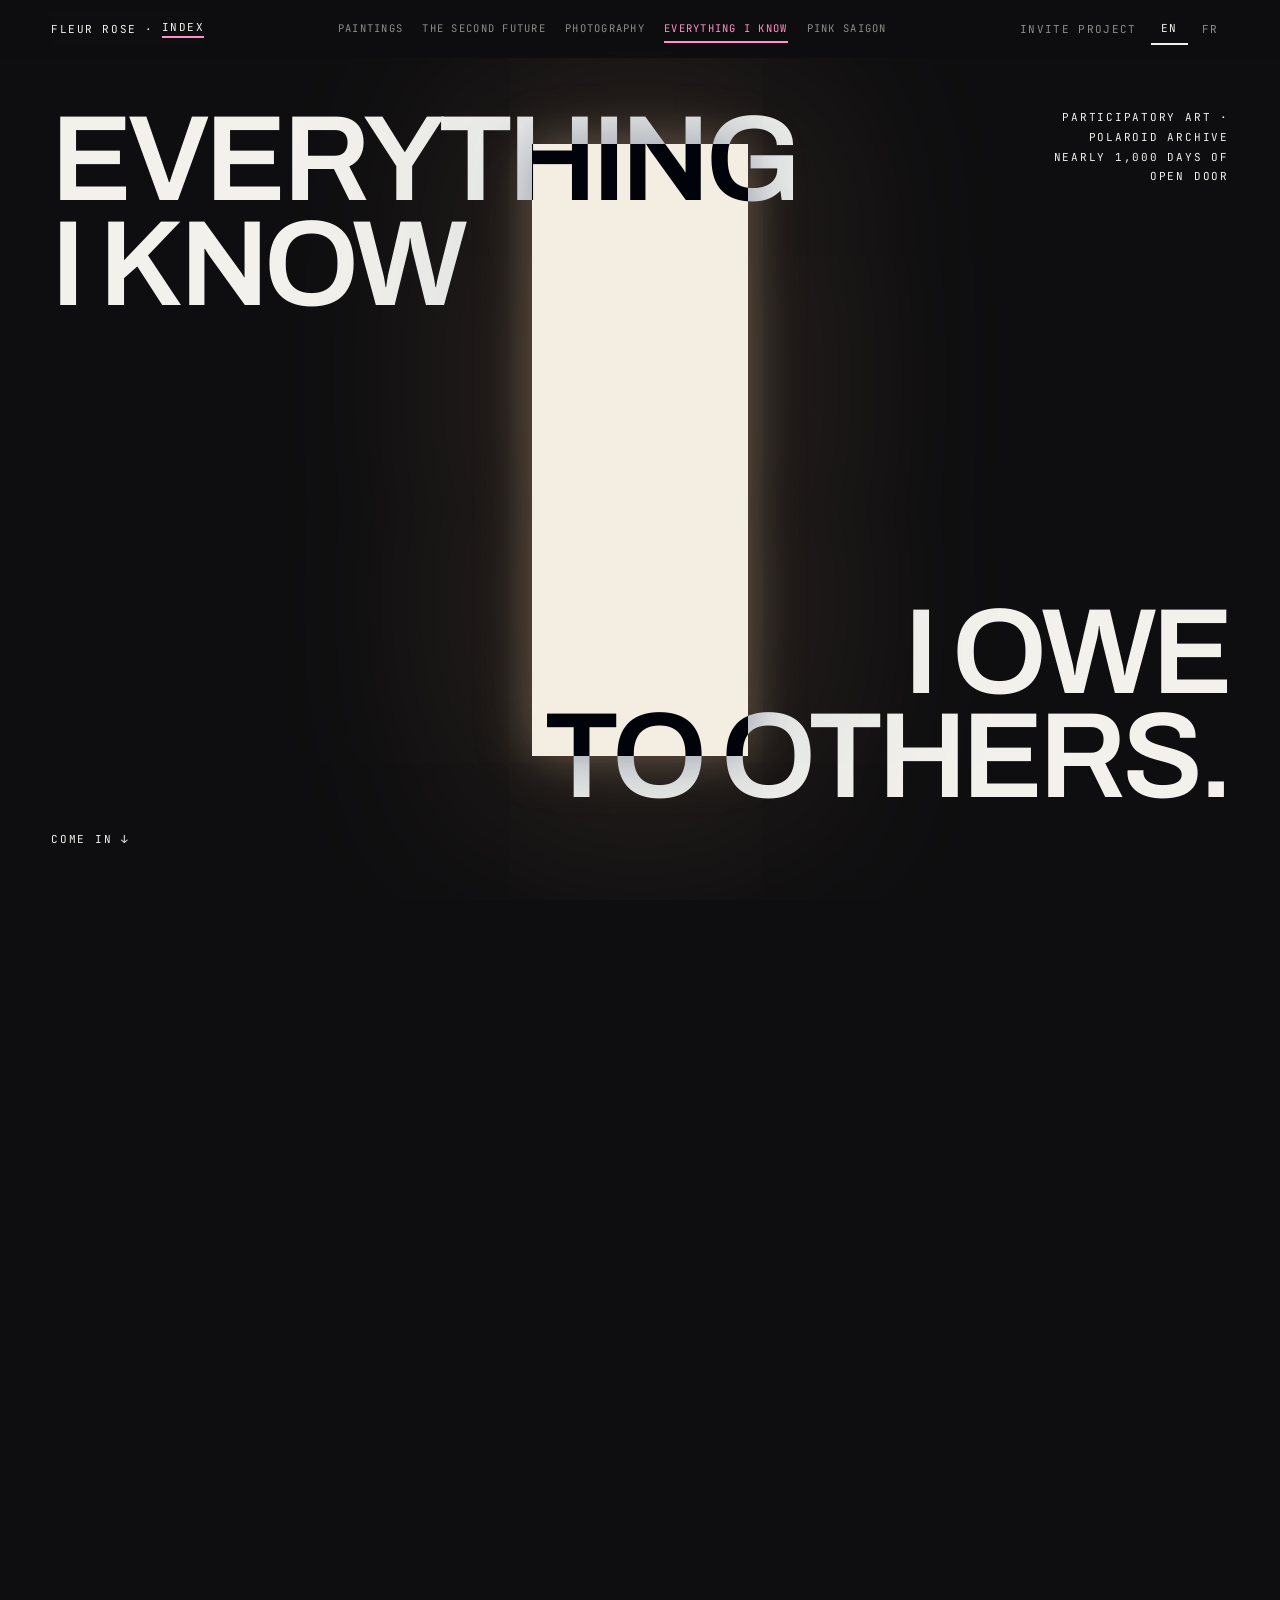
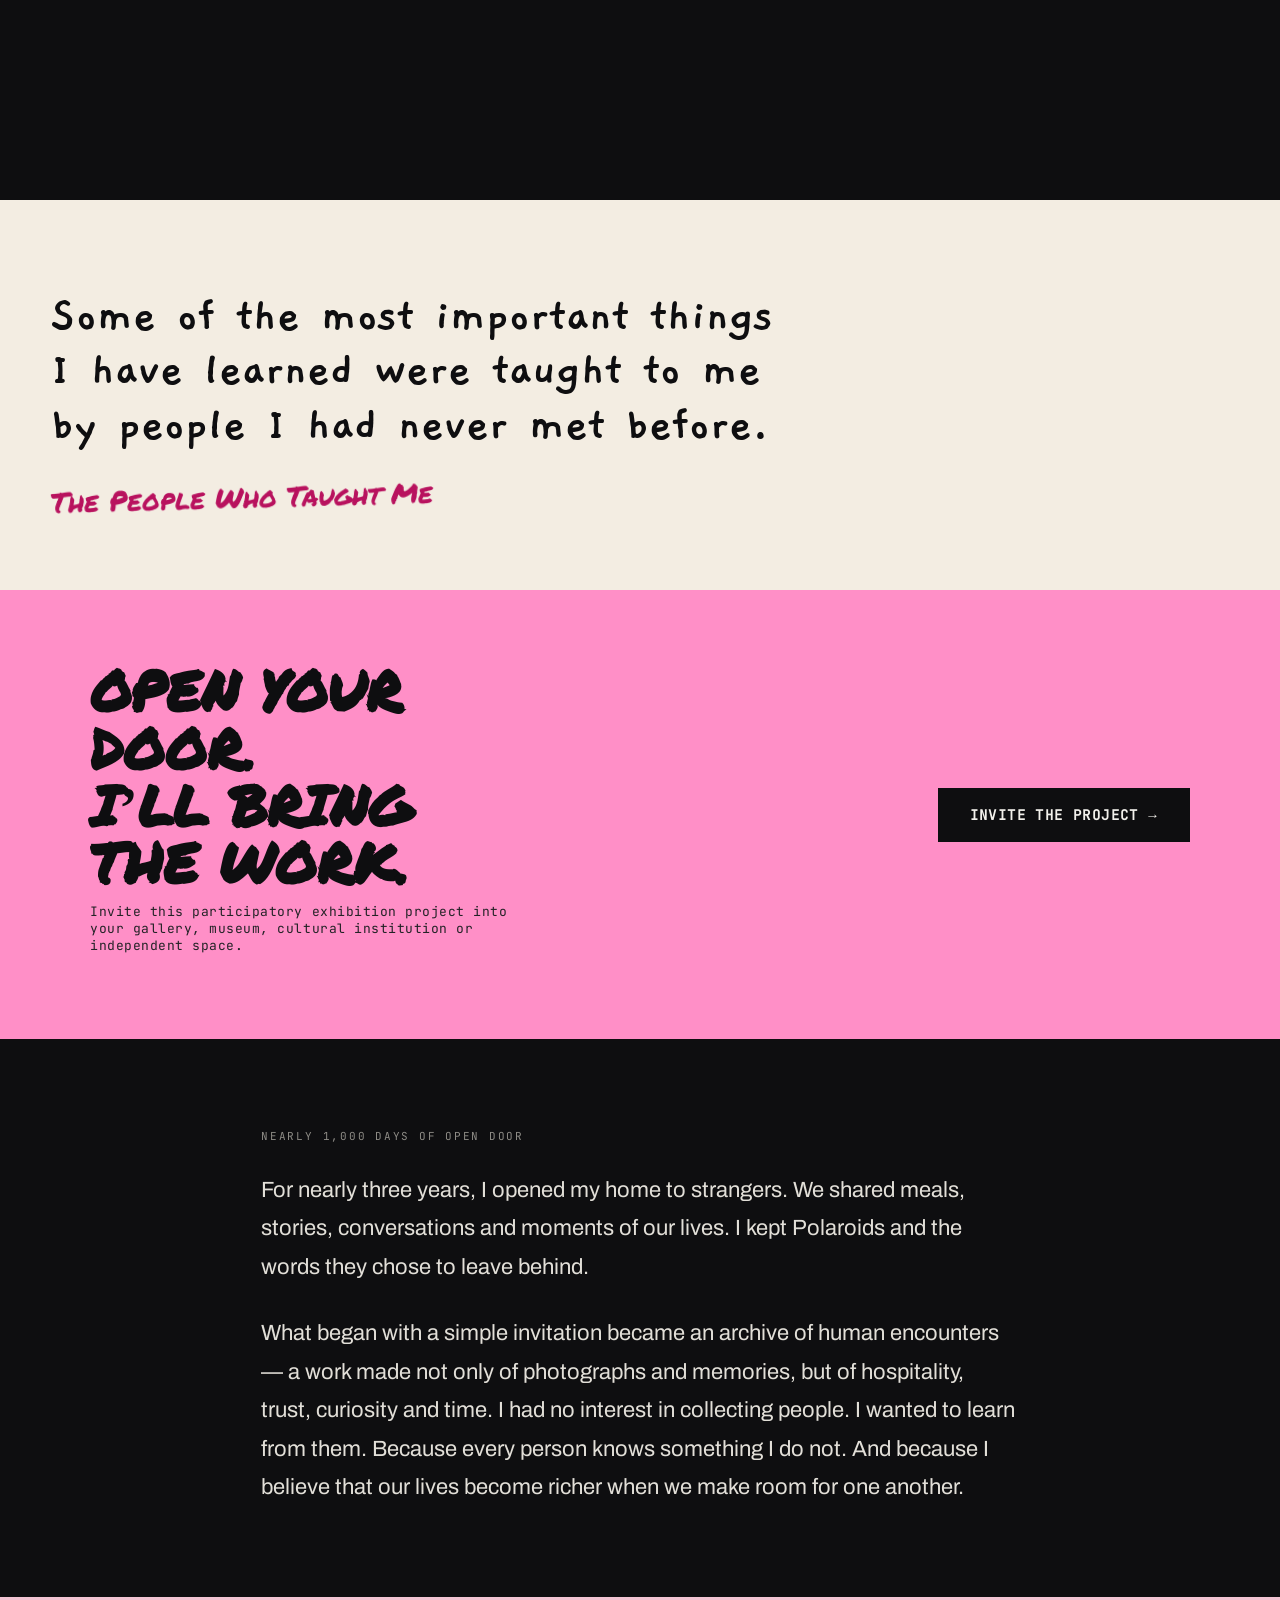
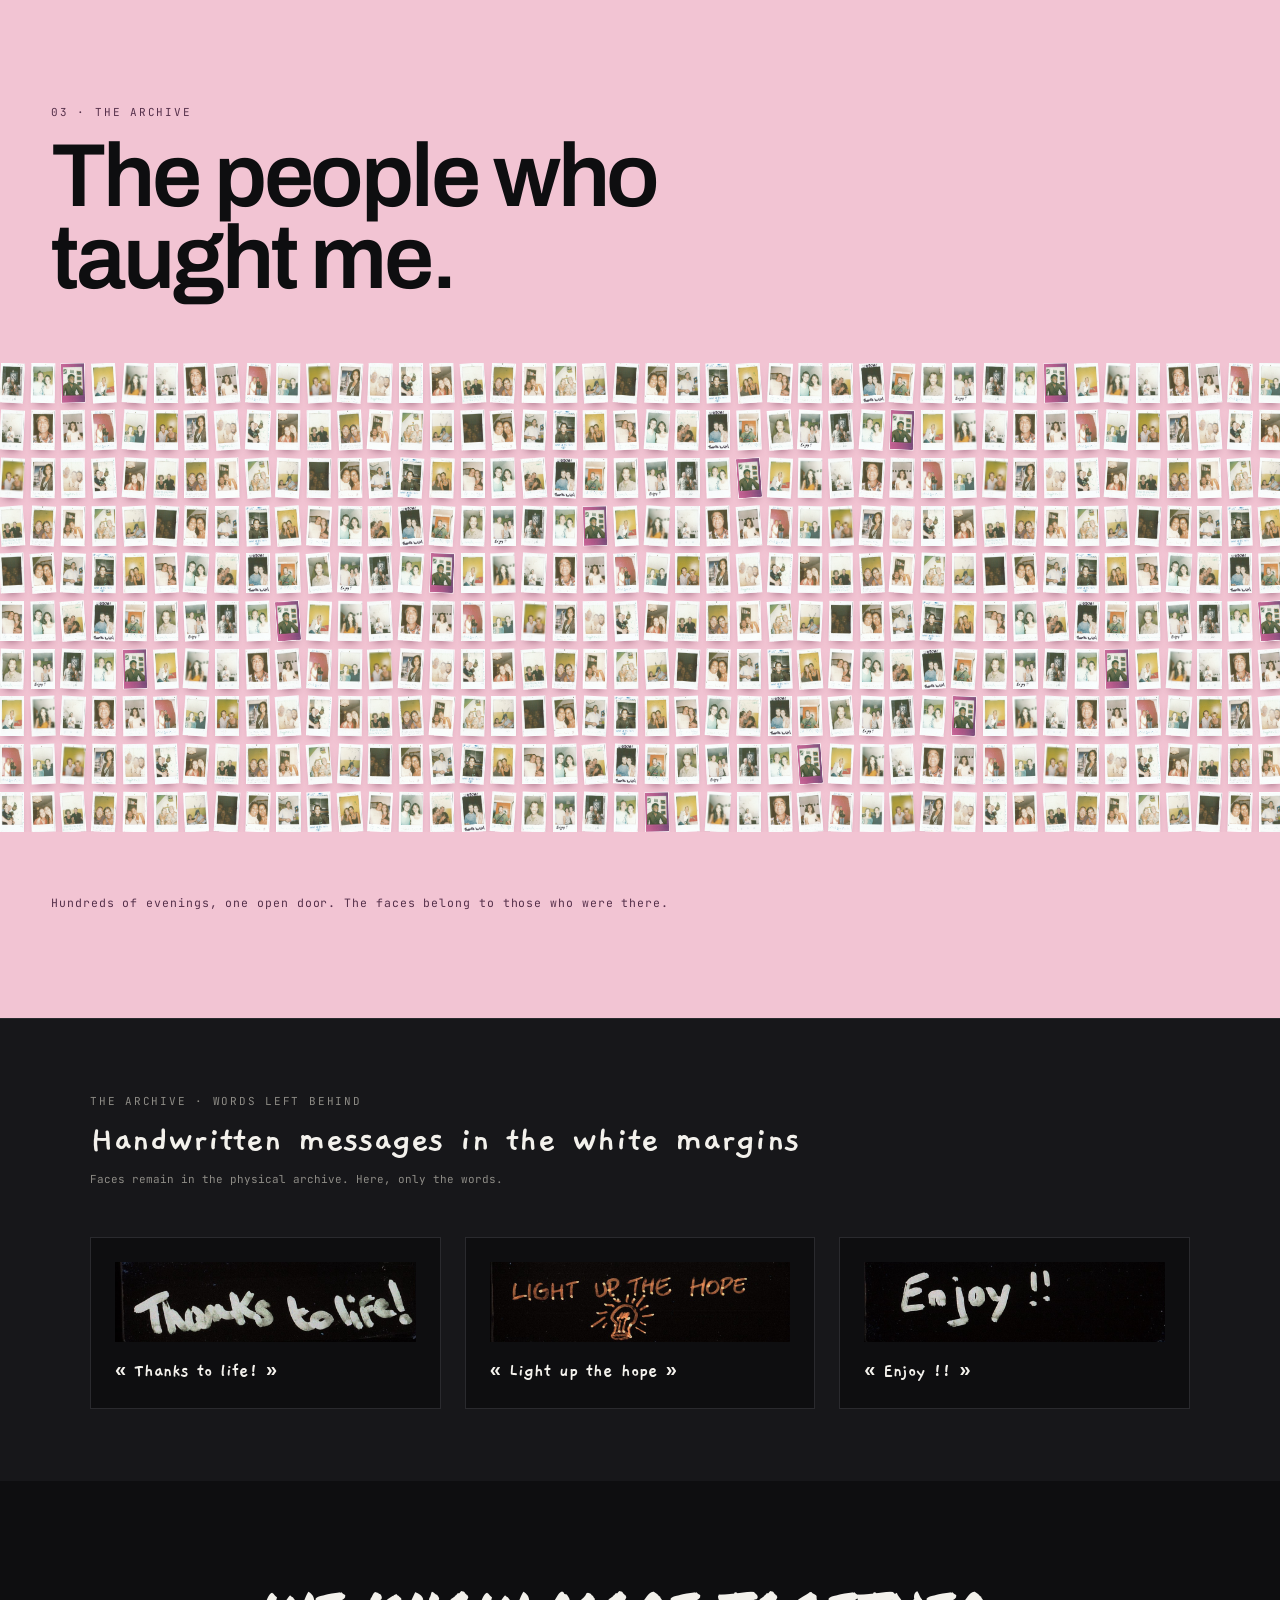
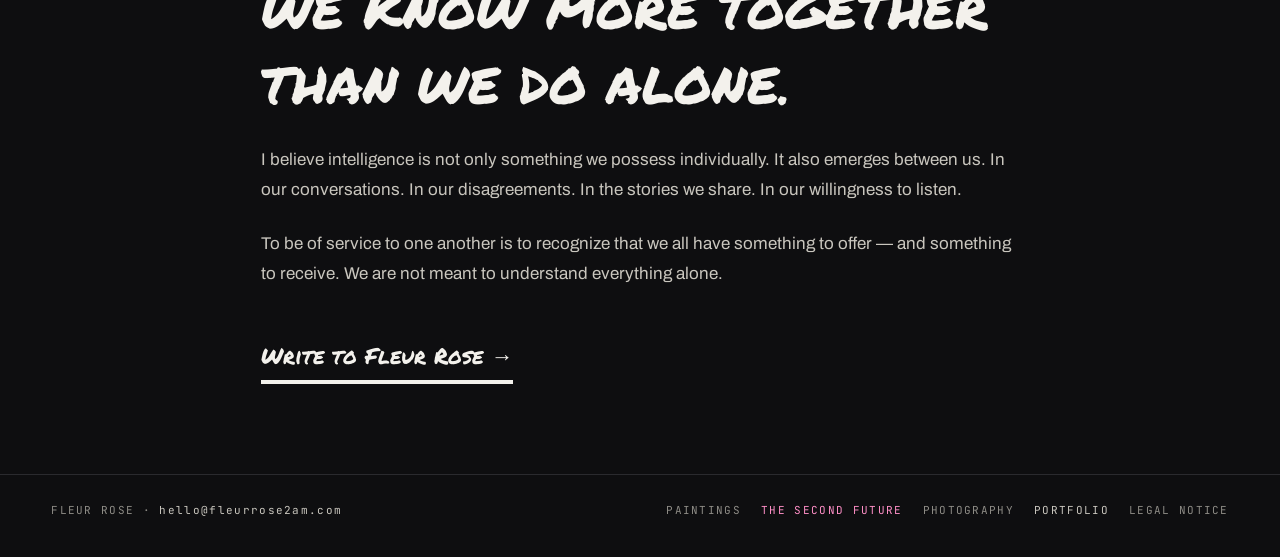
==== commit 32792e8c: "feat: add multilingual translations and artist portfolio dossier page" ====
--- a/everything-i-know-i-owe-to-others.html
+++ b/everything-i-know-i-owe-to-others.html
@@ -19,7 +19,7 @@
   <link rel="preload" href="fonts/Archivo-400-latin.woff2" as="font" type="font/woff2" crossorigin>
   <link rel="preload" href="fonts/Gaegu-700-latin.woff2" as="font" type="font/woff2" crossorigin>
   <link rel="preload" href="fonts/JetBrainsMono-400-latin.woff2" as="font" type="font/woff2" crossorigin>
-  <link rel="stylesheet" href="css/main.css?v=12">
+  <link rel="stylesheet" href="css/main.css?v=13">
 </head>
 <body style="background:#0E0E10; color:#F3F1EC;">
 
@@ -61,7 +61,7 @@
       </li>
       <li class="menu-item">
         <a href="photography.html" class="font-marker menu-link-main">PHOTOGRAPHY</a>
-        <span class="font-mono menu-link-sub">29 numbered works · 2008–2010</span>
+        <span class="font-mono menu-link-sub">35 numbered works · 2008–2015</span>
       </li>
       <li class="menu-item">
         <a href="everything-i-know-i-owe-to-others.html" class="font-marker menu-link-main active-page-link" style="color:#FF8FC7; border-color:#FF8FC7;">EVERYTHING I KNOW</a>
@@ -72,7 +72,10 @@
         <span class="font-mono menu-link-sub">The creative practice</span>
       </li>
       <li class="menu-item">
-        <a href="legal.html" class="font-mono" style="font-size:13px; letter-spacing:0.14em; color:#8E8C86; padding-top:16px;">LEGAL NOTICE &amp; TERMS</a>
+        <a href="dossier-portofolio-fleur-rose.html" target="_blank" rel="noopener" class="font-mono" style="font-size:13px; letter-spacing:0.14em; color:#C9C6BE; padding-top:16px;" data-i18n="nav.dossier">ARTIST PORTFOLIO</a>
+      </li>
+      <li class="menu-item">
+        <a href="legal.html" class="font-mono" style="font-size:13px; letter-spacing:0.14em; color:#8E8C86; padding-top:6px;">LEGAL NOTICE &amp; TERMS</a>
       </li>
     </ol>
   </div>
@@ -183,12 +186,13 @@
       <a href="index.html" style="color:#8E8C86;">PAINTINGS</a>
       <a href="the-second-future.html" style="color:#FF8FC7;">THE SECOND FUTURE</a>
       <a href="photography.html" style="color:#8E8C86;">PHOTOGRAPHY</a>
+      <a href="dossier-portofolio-fleur-rose.html" target="_blank" rel="noopener" style="color:#C9C6BE;">PORTFOLIO</a>
       <a href="legal.html" style="color:#8E8C86;">LEGAL NOTICE</a>
     </div>
   </footer>
 
   <script src="js/i18n.js?v=8"></script>
-  <script src="js/inquiry.js?v=11"></script>
+  <script src="js/inquiry.js?v=14"></script>
   <script src="js/main.js?v=11"></script>
   <script>
     document.addEventListener('DOMContentLoaded', () => {
--- a/css/main.css
+++ b/css/main.css
@@ -48,6 +48,19 @@
 
 a:hover {
   color: var(--text-subtle);
+}
+
+a[href^="mailto:"]:hover,
+#inq-copy-fallback:hover {
+  color: #FF8FC7 !important;
+  border-color: #FF8FC7 !important;
+}
+
+#modal-inquire-btn:hover,
+#btn-order-email:hover,
+#sf-modal-reserve:hover {
+  background: #FF8FC7 !important;
+  color: #0E0E10 !important;
 }
 
 ::selection {
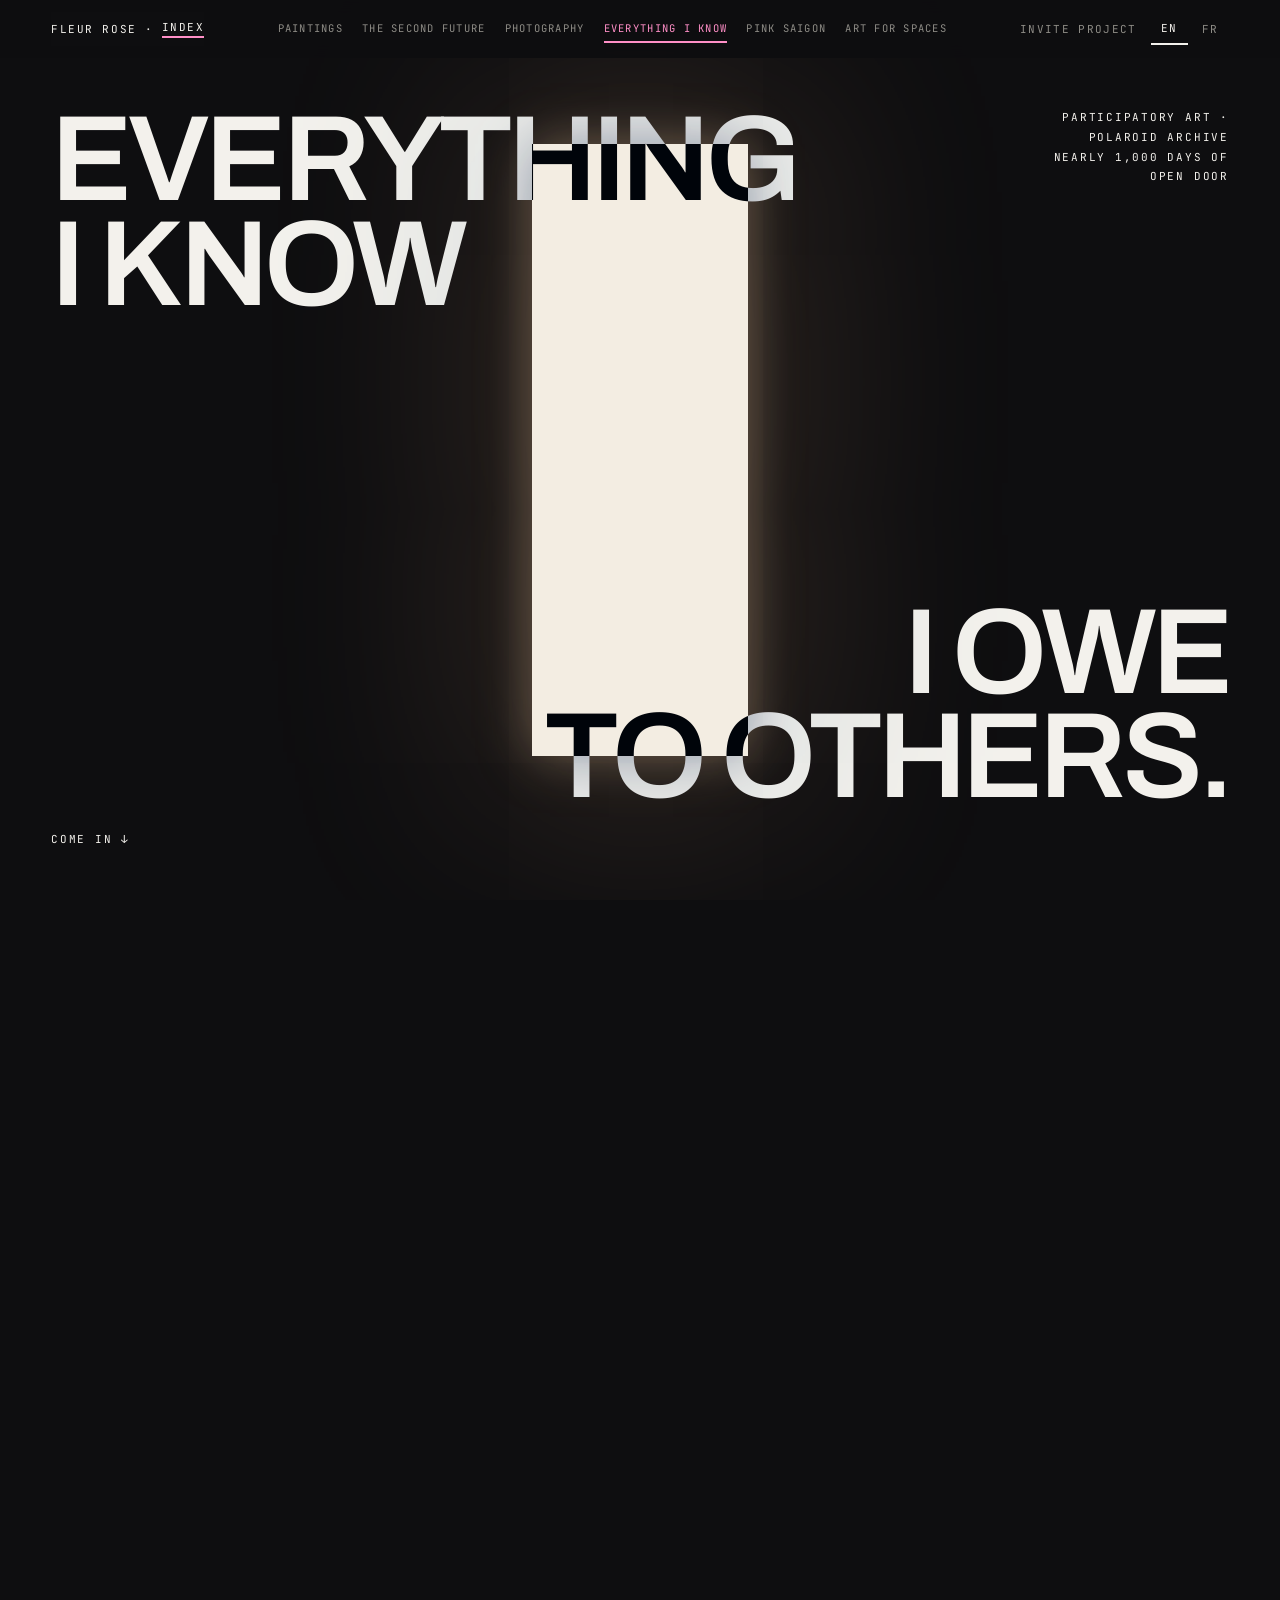
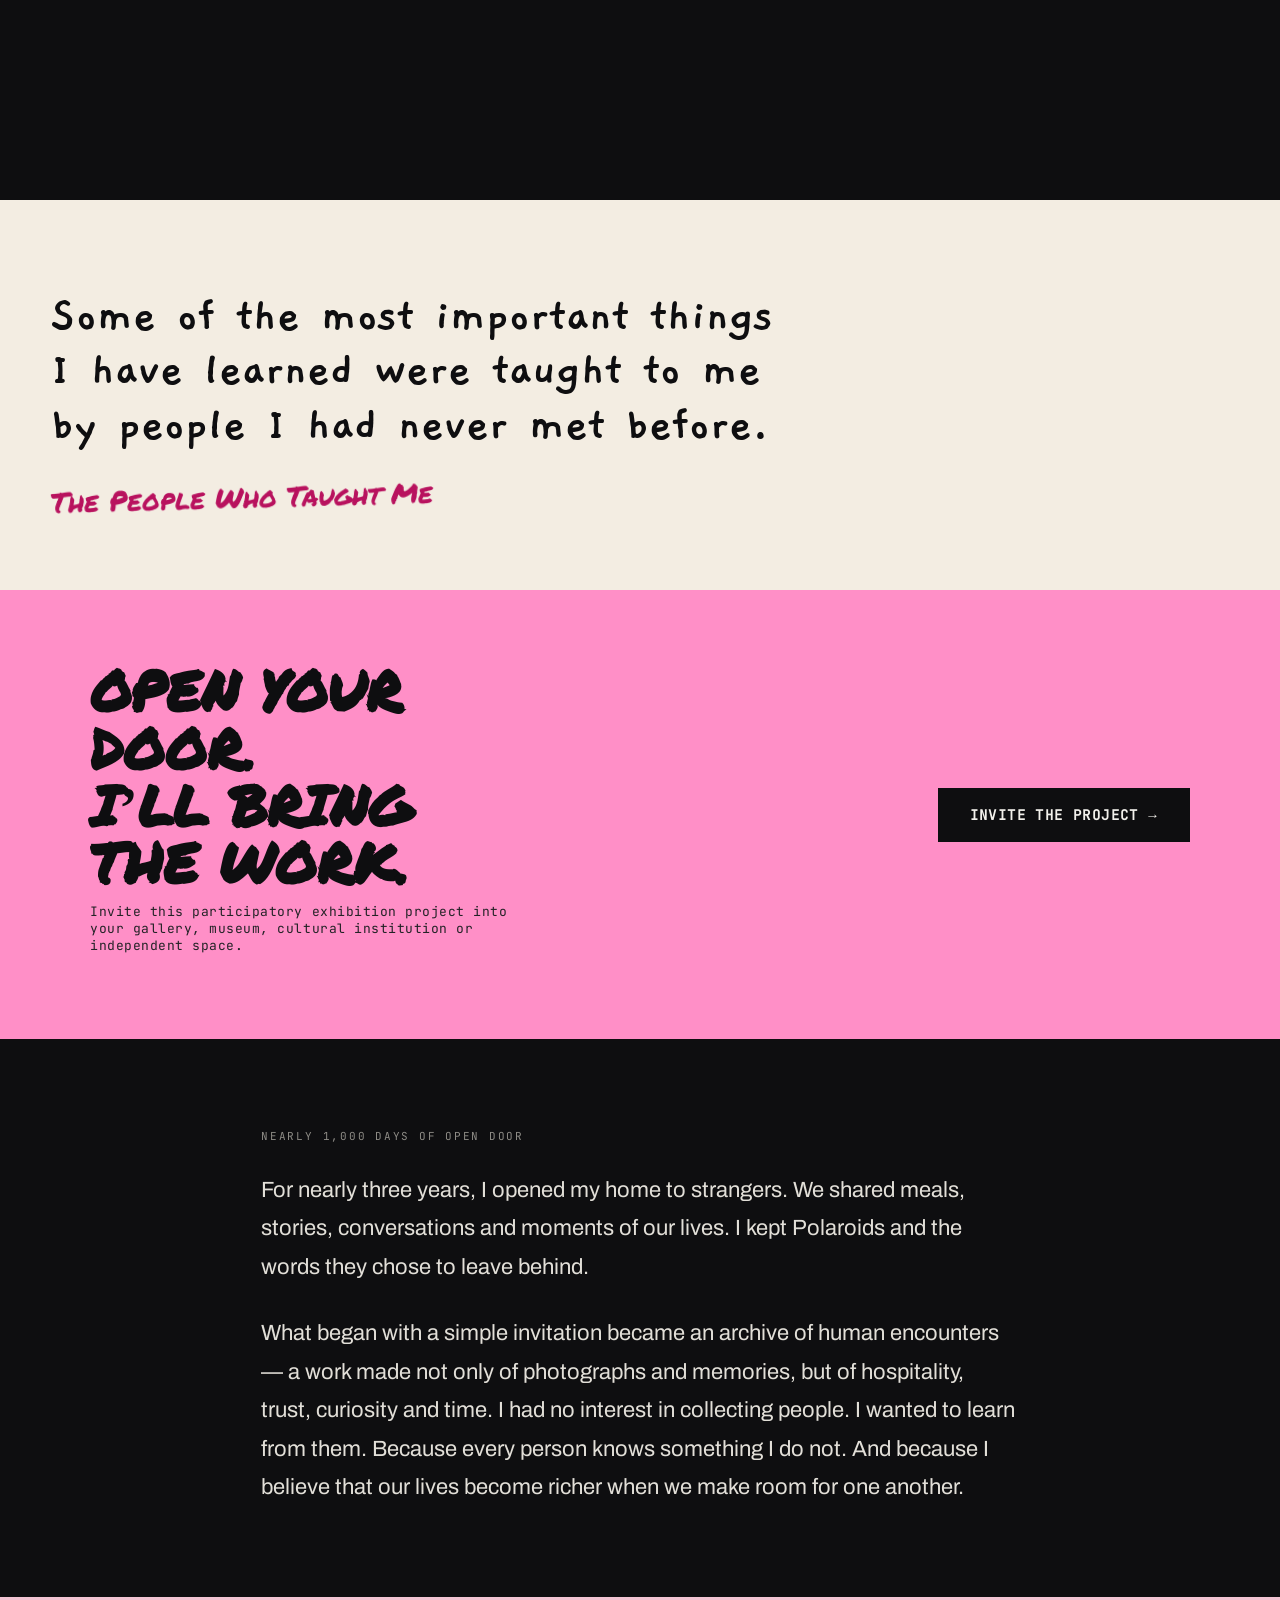
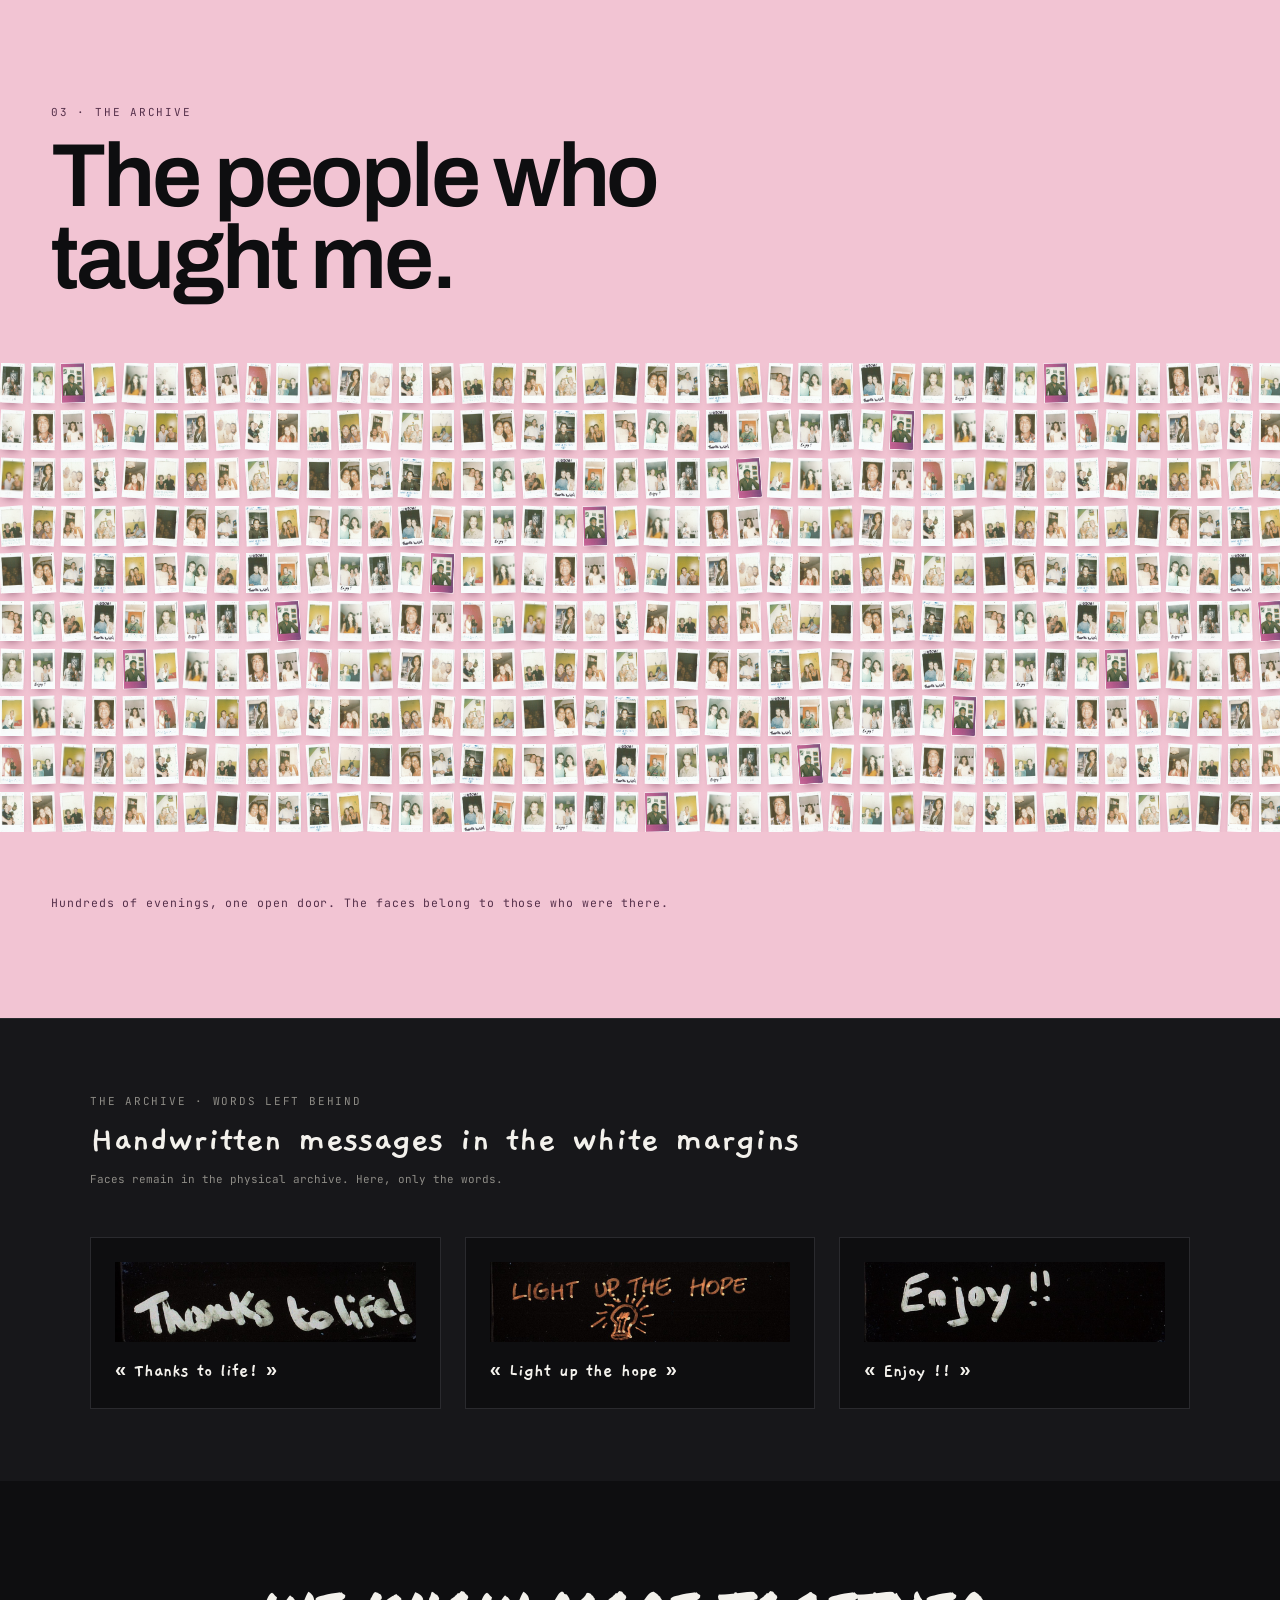
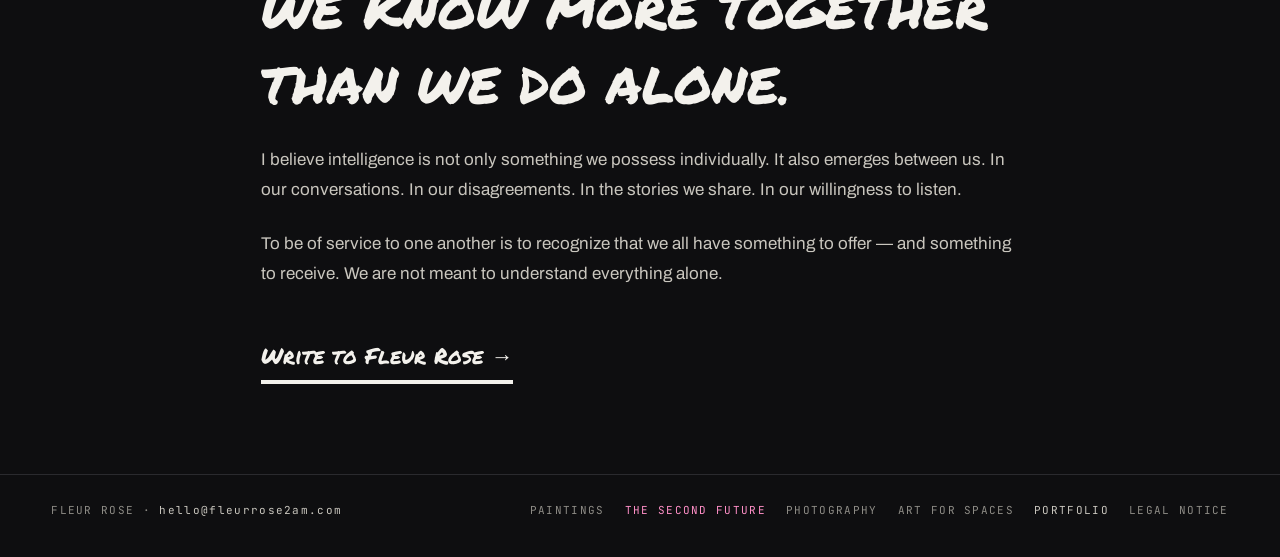
==== commit f0489985: "feat: add art for spaces page and related photography assets for enterprise art acquisition" ====
--- a/everything-i-know-i-owe-to-others.html
+++ b/everything-i-know-i-owe-to-others.html
@@ -19,7 +19,7 @@
   <link rel="preload" href="fonts/Archivo-400-latin.woff2" as="font" type="font/woff2" crossorigin>
   <link rel="preload" href="fonts/Gaegu-700-latin.woff2" as="font" type="font/woff2" crossorigin>
   <link rel="preload" href="fonts/JetBrainsMono-400-latin.woff2" as="font" type="font/woff2" crossorigin>
-  <link rel="stylesheet" href="css/main.css?v=13">
+  <link rel="stylesheet" href="css/main.css?v=14">
 </head>
 <body style="background:#0E0E10; color:#F3F1EC;">
 
@@ -34,6 +34,7 @@
       <a href="photography.html">PHOTOGRAPHY</a>
       <a href="everything-i-know-i-owe-to-others.html" class="active-page-link" style="color:#FF8FC7; border-color:#FF8FC7;">EVERYTHING I KNOW</a>
       <a href="pink-saigon.html">PINK SAIGON</a>
+      <a href="art-for-spaces.html">ART FOR SPACES</a>
     </nav>
     <div class="nav-right">
       <a href="#invite" class="font-mono nav-secondary" style="font-size:11px; letter-spacing:0.12em; color:#8E8C86;">INVITE PROJECT</a>
@@ -72,7 +73,12 @@
         <span class="font-mono menu-link-sub">The creative practice</span>
       </li>
       <li class="menu-item">
-        <a href="dossier-portofolio-fleur-rose.html" target="_blank" rel="noopener" class="font-mono" style="font-size:13px; letter-spacing:0.14em; color:#C9C6BE; padding-top:16px;" data-i18n="nav.dossier">ARTIST PORTFOLIO</a>
+        <a href="art-for-spaces.html" class="font-marker menu-link-main">ART FOR SPACES</a>
+        <span class="font-mono menu-link-sub">Art en entreprise &amp; fiscalité</span>
+      </li>
+      <li class="menu-item">
+        <a href="art-for-spaces.html" style="color:#8E8C86;">ART FOR SPACES</a>
+      <a href="dossier-portofolio-fleur-rose.html" target="_blank" rel="noopener" class="font-mono" style="font-size:13px; letter-spacing:0.14em; color:#C9C6BE; padding-top:16px;" data-i18n="nav.dossier">ARTIST PORTFOLIO</a>
       </li>
       <li class="menu-item">
         <a href="legal.html" class="font-mono" style="font-size:13px; letter-spacing:0.14em; color:#8E8C86; padding-top:6px;">LEGAL NOTICE &amp; TERMS</a>
@@ -186,6 +192,7 @@
       <a href="index.html" style="color:#8E8C86;">PAINTINGS</a>
       <a href="the-second-future.html" style="color:#FF8FC7;">THE SECOND FUTURE</a>
       <a href="photography.html" style="color:#8E8C86;">PHOTOGRAPHY</a>
+      <a href="art-for-spaces.html" style="color:#8E8C86;">ART FOR SPACES</a>
       <a href="dossier-portofolio-fleur-rose.html" target="_blank" rel="noopener" style="color:#C9C6BE;">PORTFOLIO</a>
       <a href="legal.html" style="color:#8E8C86;">LEGAL NOTICE</a>
     </div>
--- a/css/main.css
+++ b/css/main.css
@@ -13,6 +13,7 @@
 
 * {
   box-sizing: border-box;
+  scroll-behavior: smooth;
 }
 
 html, body {
